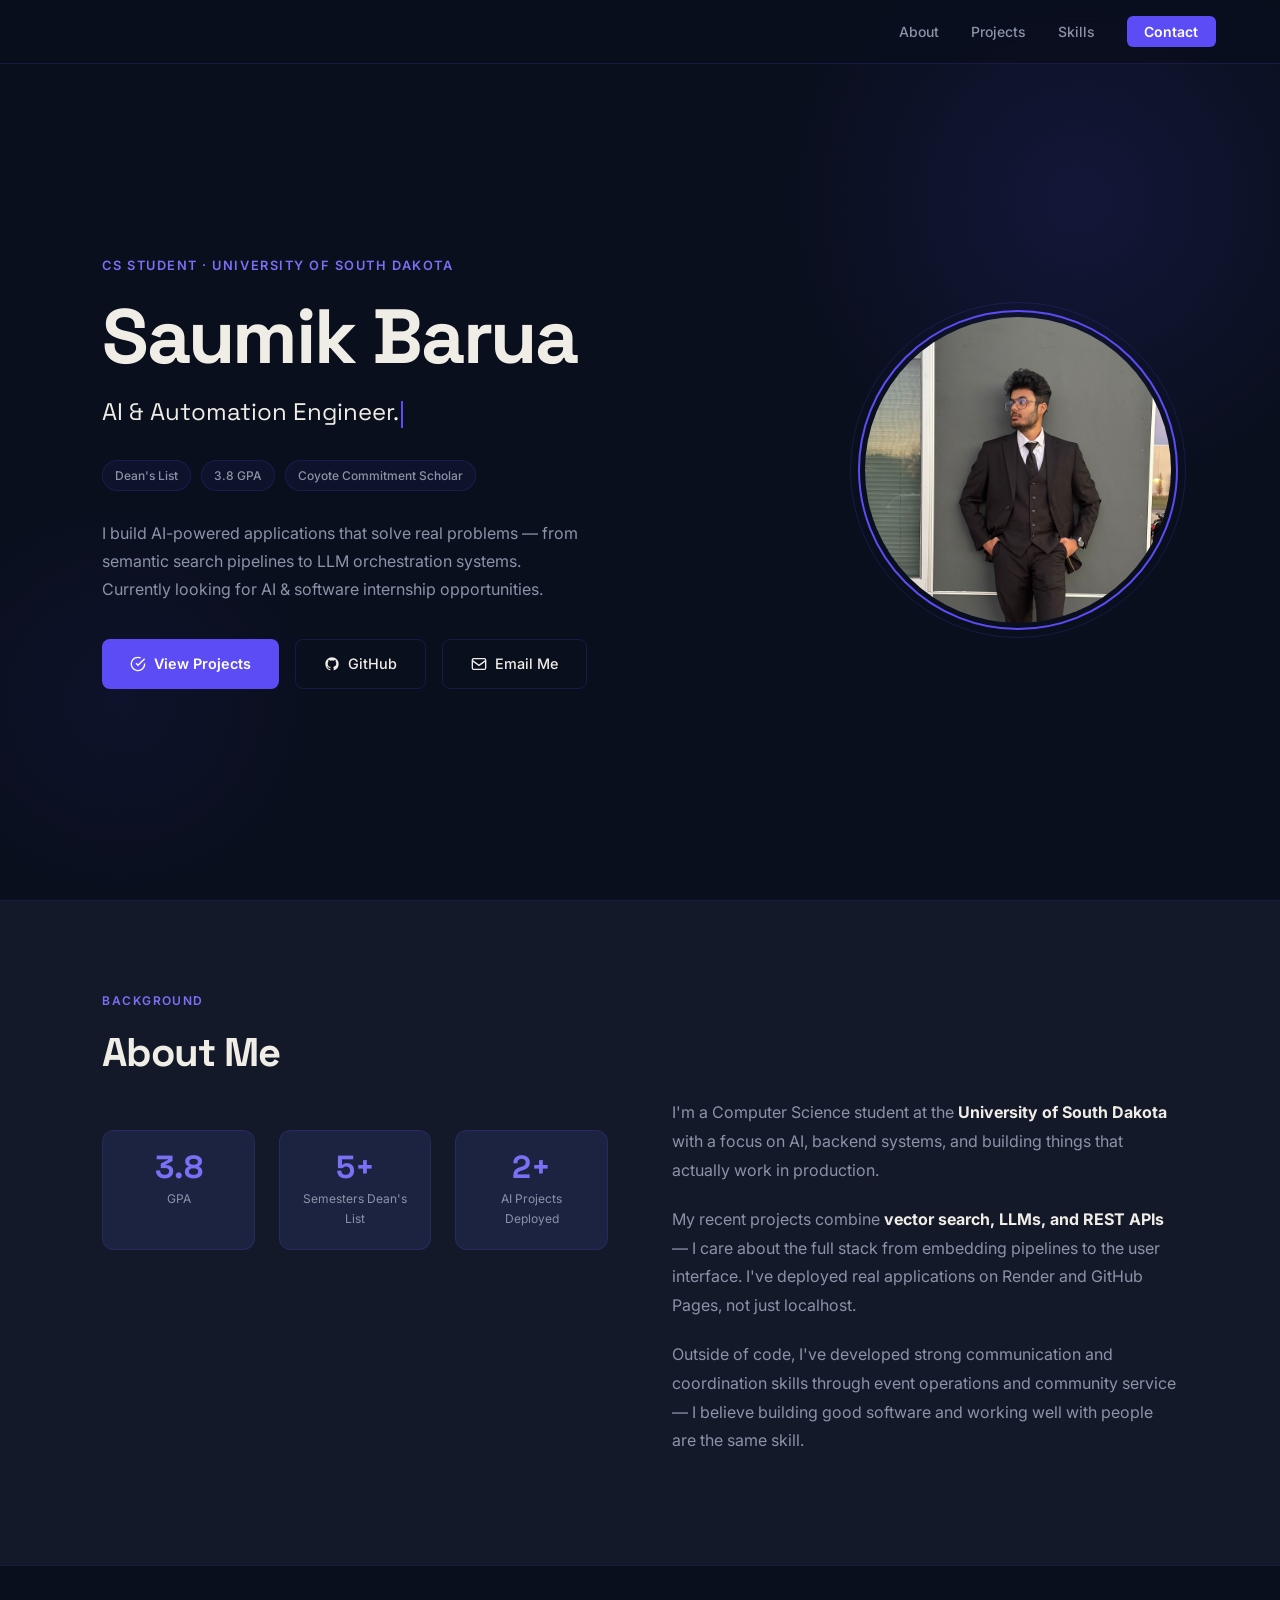
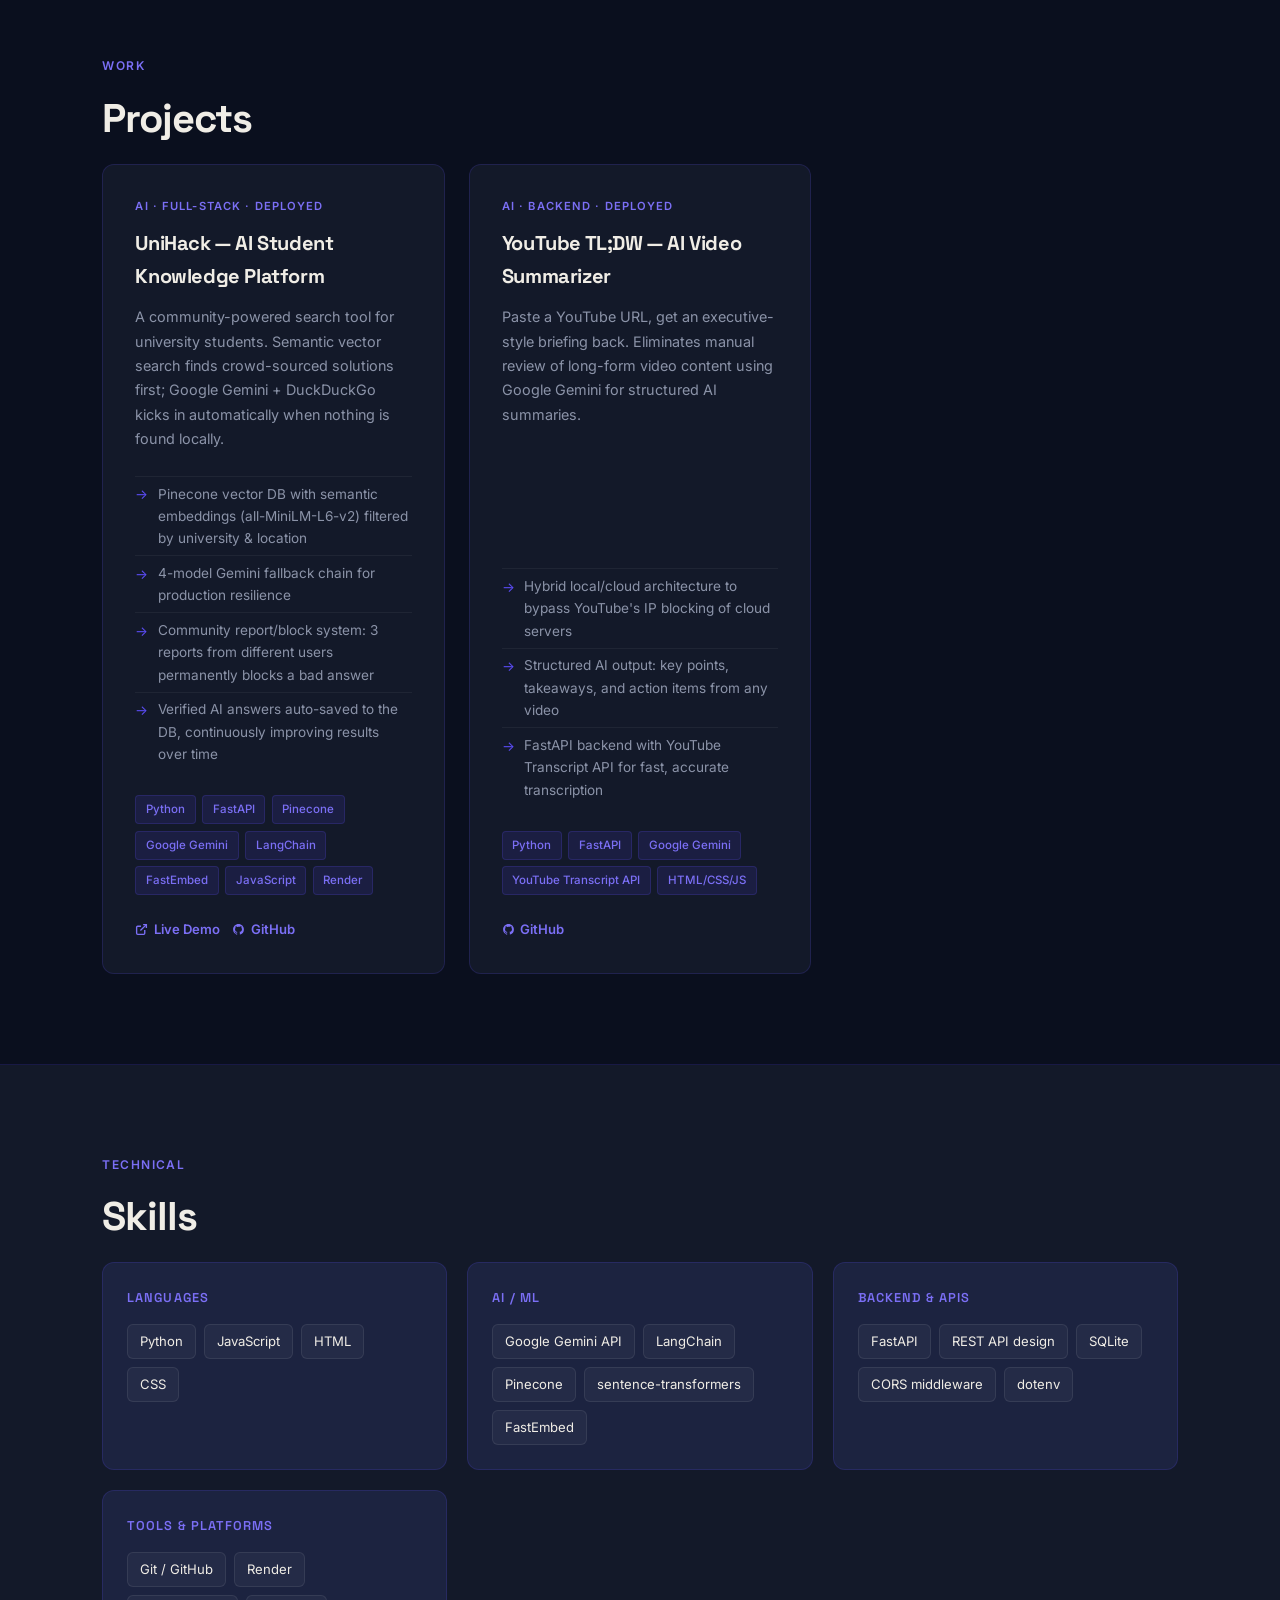
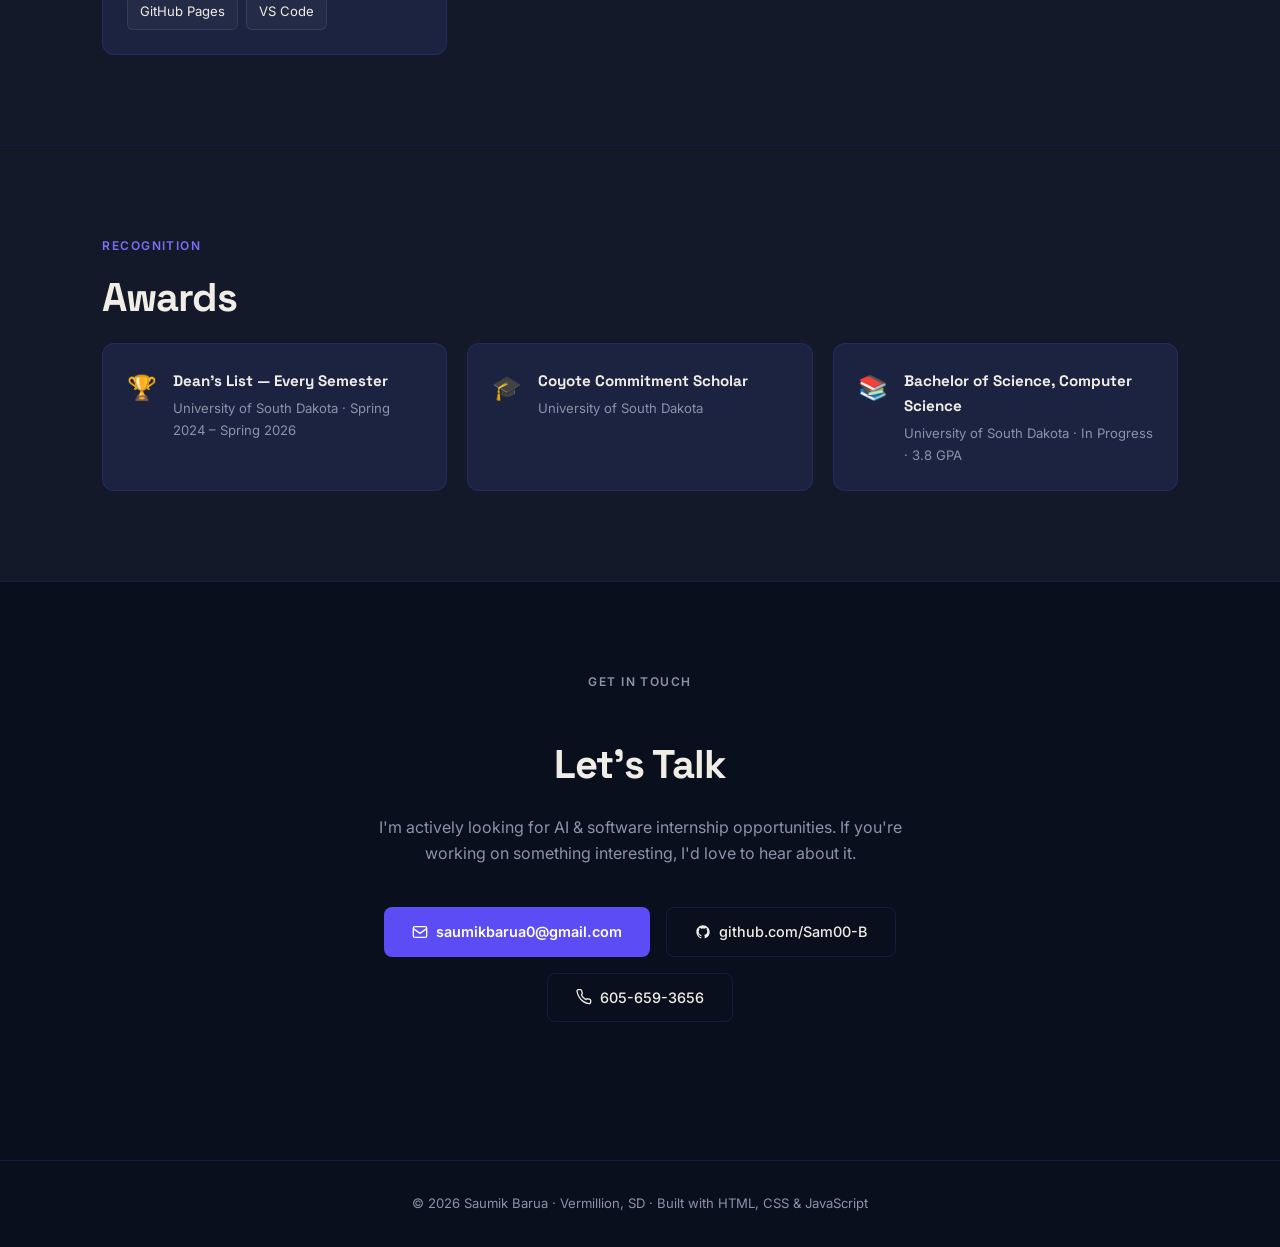
==== index.html @ 5dfe1ee7 "Refactor code structure for improved readability and maintainability" ====
<!DOCTYPE html>
<html lang="en">
<head>
  <meta charset="UTF-8" />
  <meta name="viewport" content="width=device-width, initial-scale=1.0" />
  <meta name="description" content="Saumik Barua — CS student at University of South Dakota building AI-powered applications with FastAPI, Pinecone, and Google Gemini." />
  <title>Saumik Barua — AI & Software Portfolio</title>
  <link rel="preconnect" href="https://fonts.googleapis.com" />
  <link rel="preconnect" href="https://fonts.gstatic.com" crossorigin />
  <link href="https://fonts.googleapis.com/css2?family=Space+Grotesk:wght@300;400;500;600;700&family=Inter:wght@300;400;500&display=swap" rel="stylesheet" />
  <link rel="stylesheet" href="styles.css">

</head>
<body>

<!-- ── Nav ── -->
<nav>
  <a class="nav-logo" href="#hero"></a>
  <ul class="nav-links">
    <li><a href="#about">About</a></li>
    <li><a href="#projects">Projects</a></li>
    <li><a href="#skills">Skills</a></li>
    <li><a href="#contact" class="nav-cta">Contact</a></li>
  </ul>
</nav>

<!-- ── Hero ── -->
<section id="hero">
  <div class="hero-glow"></div>
  <div class="hero-glow2"></div>
  <div class="hero-inner">
    <div class="hero-text">
      <span class="hero-eyebrow">CS Student · University of South Dakota</span>
      <h1 class="hero-name">Saumik Barua</h1>
      <div class="hero-terminal">
        <span class="typed" id="typed-text"></span><span class="cursor"></span>
      </div>
      <div class="hero-badges">
        <span class="badge">Dean's List</span>
        <span class="badge">3.8 GPA</span>
        <span class="badge">Coyote Commitment Scholar</span>
      </div>
      <p class="hero-bio">
        I build AI-powered applications that solve real problems — from semantic search pipelines to LLM orchestration systems. Currently looking for AI &amp; software internship opportunities.
      </p>
      <div class="hero-actions">
        <a href="#projects" class="btn-primary">
          <svg width="16" height="16" viewBox="0 0 24 24" fill="none" stroke="currentColor" stroke-width="2"><path d="M22 11.08V12a10 10 0 1 1-5.93-9.14"/><polyline points="22,4 12,14.01 9,11.01"/></svg>
          View Projects
        </a>
        <a href="https://github.com/Sam00-B" target="_blank" class="btn-ghost">
          <svg width="16" height="16" viewBox="0 0 24 24" fill="currentColor"><path d="M12 2C6.48 2 2 6.48 2 12c0 4.42 2.87 8.17 6.84 9.49.5.09.66-.22.66-.48v-1.7c-2.78.6-3.37-1.34-3.37-1.34-.45-1.16-1.11-1.47-1.11-1.47-.91-.62.07-.6.07-.6 1 .07 1.53 1.03 1.53 1.03.89 1.52 2.34 1.08 2.91.83.09-.65.35-1.08.63-1.33-2.22-.25-4.55-1.11-4.55-4.94 0-1.09.39-1.98 1.03-2.68-.1-.25-.45-1.27.1-2.64 0 0 .84-.27 2.75 1.02A9.56 9.56 0 0 1 12 6.8c.85 0 1.71.11 2.5.33 1.91-1.29 2.75-1.02 2.75-1.02.55 1.37.2 2.39.1 2.64.64.7 1.03 1.59 1.03 2.68 0 3.84-2.34 4.68-4.57 4.93.36.31.68.92.68 1.85v2.74c0 .27.16.58.67.48A10.01 10.01 0 0 0 22 12c0-5.52-4.48-10-10-10z"/></svg>
          GitHub
        </a>
        <a href="mailto:saumik.barua@coyotes.usd.edu" class="btn-ghost">
          <svg width="16" height="16" viewBox="0 0 24 24" fill="none" stroke="currentColor" stroke-width="2"><rect x="2" y="4" width="20" height="16" rx="2"/><path d="m22,7-10,7L2,7"/></svg>
          Email Me
        </a>
      </div>
    </div>
    <div class="hero-photo-wrap">
      <div class="hero-photo-ring">
        <img src="[data-uri]" alt="Saumik Barua" id="hero-img" />
      </div>
    </div>
  </div>
</section>

<hr class="divider" />

<!-- ── About ── -->
<section id="about">
  <div class="reveal">
    <p class="section-label">Background</p>
    <h2 class="section-title">About Me</h2>
  </div>
  <div class="about-grid reveal">
    <div class="about-left">
      <div class="about-stat-row">
        <div class="stat-box">
          <div class="stat-num">3.8</div>
          <div class="stat-label">GPA</div>
        </div>
        <div class="stat-box">
          <div class="stat-num">5+</div>
          <div class="stat-label">Semesters Dean's List</div>
        </div>
        <div class="stat-box">
          <div class="stat-num">2+</div>
          <div class="stat-label">AI Projects Deployed</div>
        </div>
      </div>
    </div>
    <div class="about-right">
      <p>I'm a Computer Science student at the <strong>University of South Dakota</strong> with a focus on AI, backend systems, and building things that actually work in production.</p>
      <p>My recent projects combine <strong>vector search, LLMs, and REST APIs</strong> — I care about the full stack from embedding pipelines to the user interface. I've deployed real applications on Render and GitHub Pages, not just localhost.</p>
      <p>Outside of code, I've developed strong communication and coordination skills through event operations and community service — I believe building good software and working well with people are the same skill.</p>
    </div>
  </div>
</section>

<hr class="divider" />

<!-- ── Projects ── -->
<section id="projects">
  <div class="reveal">
    <p class="section-label">Work</p>
    <h2 class="section-title">Projects</h2>
  </div>
  <div class="projects-grid">

    <div class="project-card reveal">
      <p class="project-tag">AI · Full-Stack · Deployed</p>
      <h3 class="project-title">UniHack — AI Student Knowledge Platform</h3>
      <p class="project-desc">A community-powered search tool for university students. Semantic vector search finds crowd-sourced solutions first; Google Gemini + DuckDuckGo kicks in automatically when nothing is found locally.</p>
      <ul class="project-highlights">
        <li>Pinecone vector DB with semantic embeddings (all-MiniLM-L6-v2) filtered by university &amp; location</li>
        <li>4-model Gemini fallback chain for production resilience</li>
        <li>Community report/block system: 3 reports from different users permanently blocks a bad answer</li>
        <li>Verified AI answers auto-saved to the DB, continuously improving results over time</li>
      </ul>
      <div class="project-stack">
        <span class="stack-tag">Python</span>
        <span class="stack-tag">FastAPI</span>
        <span class="stack-tag">Pinecone</span>
        <span class="stack-tag">Google Gemini</span>
        <span class="stack-tag">LangChain</span>
        <span class="stack-tag">FastEmbed</span>
        <span class="stack-tag">JavaScript</span>
        <span class="stack-tag">Render</span>
      </div>
      <div class="project-links">
        <a href="https://unihack-frontend.onrender.com/" target="_blank" class="project-link">
          <svg width="13" height="13" viewBox="0 0 24 24" fill="none" stroke="currentColor" stroke-width="2.5"><path d="M18 13v6a2 2 0 0 1-2 2H5a2 2 0 0 1-2-2V8a2 2 0 0 1 2-2h6"/><polyline points="15 3 21 3 21 9"/><line x1="10" y1="14" x2="21" y2="3"/></svg>
          Live Demo
        </a>
        <a href="https://github.com/Sam00-B/unihack-bot" target="_blank" class="project-link">
          <svg width="13" height="13" viewBox="0 0 24 24" fill="currentColor"><path d="M12 2C6.48 2 2 6.48 2 12c0 4.42 2.87 8.17 6.84 9.49.5.09.66-.22.66-.48v-1.7c-2.78.6-3.37-1.34-3.37-1.34-.45-1.16-1.11-1.47-1.11-1.47-.91-.62.07-.6.07-.6 1 .07 1.53 1.03 1.53 1.03.89 1.52 2.34 1.08 2.91.83.09-.65.35-1.08.63-1.33-2.22-.25-4.55-1.11-4.55-4.94 0-1.09.39-1.98 1.03-2.68-.1-.25-.45-1.27.1-2.64 0 0 .84-.27 2.75 1.02A9.56 9.56 0 0 1 12 6.8c.85 0 1.71.11 2.5.33 1.91-1.29 2.75-1.02 2.75-1.02.55 1.37.2 2.39.1 2.64.64.7 1.03 1.59 1.03 2.68 0 3.84-2.34 4.68-4.57 4.93.36.31.68.92.68 1.85v2.74c0 .27.16.58.67.48A10.01 10.01 0 0 0 22 12c0-5.52-4.48-10-10-10z"/></svg>
          GitHub
        </a>
      </div>
    </div>

    <div class="project-card reveal">
      <p class="project-tag">AI · Backend · Deployed</p>
      <h3 class="project-title">YouTube TL;DW — AI Video Summarizer</h3>
      <p class="project-desc">Paste a YouTube URL, get an executive-style briefing back. Eliminates manual review of long-form video content using Google Gemini for structured AI summaries.</p>
      <ul class="project-highlights">
        <li>Hybrid local/cloud architecture to bypass YouTube's IP blocking of cloud servers</li>
        <li>Structured AI output: key points, takeaways, and action items from any video</li>
        <li>FastAPI backend with YouTube Transcript API for fast, accurate transcription</li>
      </ul>
      <div class="project-stack">
        <span class="stack-tag">Python</span>
        <span class="stack-tag">FastAPI</span>
        <span class="stack-tag">Google Gemini</span>
        <span class="stack-tag">YouTube Transcript API</span>
        <span class="stack-tag">HTML/CSS/JS</span>
      </div>
      <div class="project-links">
        <a href="https://github.com/Sam00-B/youtube_tl-dw" target="_blank" class="project-link">
          <svg width="13" height="13" viewBox="0 0 24 24" fill="currentColor"><path d="M12 2C6.48 2 2 6.48 2 12c0 4.42 2.87 8.17 6.84 9.49.5.09.66-.22.66-.48v-1.7c-2.78.6-3.37-1.34-3.37-1.34-.45-1.16-1.11-1.47-1.11-1.47-.91-.62.07-.6.07-.6 1 .07 1.53 1.03 1.53 1.03.89 1.52 2.34 1.08 2.91.83.09-.65.35-1.08.63-1.33-2.22-.25-4.55-1.11-4.55-4.94 0-1.09.39-1.98 1.03-2.68-.1-.25-.45-1.27.1-2.64 0 0 .84-.27 2.75 1.02A9.56 9.56 0 0 1 12 6.8c.85 0 1.71.11 2.5.33 1.91-1.29 2.75-1.02 2.75-1.02.55 1.37.2 2.39.1 2.64.64.7 1.03 1.59 1.03 2.68 0 3.84-2.34 4.68-4.57 4.93.36.31.68.92.68 1.85v2.74c0 .27.16.58.67.48A10.01 10.01 0 0 0 22 12c0-5.52-4.48-10-10-10z"/></svg>
          GitHub
        </a>
      </div>
    </div>

  </div>
</section>

<hr class="divider" />

<!-- ── Skills ── -->
<section id="skills">
  <div class="reveal">
    <p class="section-label">Technical</p>
    <h2 class="section-title">Skills</h2>
  </div>
  <div class="skills-grid reveal">
    <div class="skill-group">
      <p class="skill-group-title">Languages</p>
      <div class="skill-pills">
        <span class="skill-pill">Python</span>
        <span class="skill-pill">JavaScript</span>
        <span class="skill-pill">HTML</span>
        <span class="skill-pill">CSS</span>
      </div>
    </div>
    <div class="skill-group">
      <p class="skill-group-title">AI / ML</p>
      <div class="skill-pills">
        <span class="skill-pill">Google Gemini API</span>
        <span class="skill-pill">LangChain</span>
        <span class="skill-pill">Pinecone</span>
        <span class="skill-pill">sentence-transformers</span>
        <span class="skill-pill">FastEmbed</span>
      </div>
    </div>
    <div class="skill-group">
      <p class="skill-group-title">Backend & APIs</p>
      <div class="skill-pills">
        <span class="skill-pill">FastAPI</span>
        <span class="skill-pill">REST API design</span>
        <span class="skill-pill">SQLite</span>
        <span class="skill-pill">CORS middleware</span>
        <span class="skill-pill">dotenv</span>
      </div>
    </div>
    <div class="skill-group">
      <p class="skill-group-title">Tools & Platforms</p>
      <div class="skill-pills">
        <span class="skill-pill">Git / GitHub</span>
        <span class="skill-pill">Render</span>
        <span class="skill-pill">GitHub Pages</span>
        <span class="skill-pill">VS Code</span>
      </div>
    </div>
  </div>
</section>

<hr class="divider" />

<!-- ── Experience ── --
<section id="experience">
  <div class="reveal">
    <p class="section-label">Background</p>
    <h2 class="section-title">Experience</h2>
  </div>
  <div class="exp-list reveal">
    <div class="exp-item">
      <div>
        <div class="exp-role">Parking Attendant</div>
        <div class="exp-org">Athletics Dept., DakotaDome — University of South Dakota · Vermillion, SD</div>
      </div>
      <div class="exp-date">2024 – Present</div>
      <div class="exp-desc">Coordinated logistics during high-traffic athletic events, managing crowd flow and communicating clearly with staff and attendees under pressure. Developed operational problem-solving and stakeholder communication skills in a fast-paced, time-sensitive environment.</div>
    </div>
    <div class="exp-item">
      <div>
        <div class="exp-role">Volunteer Organizer</div>
        <div class="exp-org">Chattogram Buddhist Monastery · Bangladesh</div>
      </div>
      <div class="exp-date">Jul 2019 – Nov 2023</div>
      <div class="exp-desc">Organized community events and humanitarian initiatives over four years. Built project coordination, cross-cultural communication, and team leadership skills working with diverse groups of participants and stakeholders.</div>
    </div>
  </div>
</section>

<hr class="divider" />

<!-- ── Awards ── -->
<section id="awards">
  <div class="reveal">
    <p class="section-label">Recognition</p>
    <h2 class="section-title">Awards</h2>
  </div>
  <div class="awards-grid reveal">
    <div class="award-card">
      <span class="award-icon">🏆</span>
      <div>
        <div class="award-title">Dean's List — Every Semester</div>
        <div class="award-sub">University of South Dakota · Spring 2024 – Spring 2026</div>
      </div>
    </div>
    <div class="award-card">
      <span class="award-icon">🎓</span>
      <div>
        <div class="award-title">Coyote Commitment Scholar</div>
        <div class="award-sub">University of South Dakota</div>
      </div>
    </div>
    <div class="award-card">
      <span class="award-icon">📚</span>
      <div>
        <div class="award-title">Bachelor of Science, Computer Science</div>
        <div class="award-sub">University of South Dakota · In Progress · 3.8 GPA</div>
      </div>
    </div>
  </div>
</section>

<hr class="divider" />

<!-- ── Contact ── -->
<section id="contact">
  <div class="contact-inner reveal">
    <p class="section-label">Get in Touch</p>
    <h2 class="section-title">Let's Talk</h2>
    <p>I'm actively looking for AI & software internship opportunities. If you're working on something interesting, I'd love to hear about it.</p>
    <div class="contact-links">
      <a href="mailto:saumikbarua0@gmail.com" class="btn-primary">
        <svg width="16" height="16" viewBox="0 0 24 24" fill="none" stroke="currentColor" stroke-width="2"><rect x="2" y="4" width="20" height="16" rx="2"/><path d="m22,7-10,7L2,7"/></svg>
        saumikbarua0@gmail.com
      </a>
      <a href="https://github.com/Sam00-B" target="_blank" class="btn-ghost">
        <svg width="16" height="16" viewBox="0 0 24 24" fill="currentColor"><path d="M12 2C6.48 2 2 6.48 2 12c0 4.42 2.87 8.17 6.84 9.49.5.09.66-.22.66-.48v-1.7c-2.78.6-3.37-1.34-3.37-1.34-.45-1.16-1.11-1.47-1.11-1.47-.91-.62.07-.6.07-.6 1 .07 1.53 1.03 1.53 1.03.89 1.52 2.34 1.08 2.91.83.09-.65.35-1.08.63-1.33-2.22-.25-4.55-1.11-4.55-4.94 0-1.09.39-1.98 1.03-2.68-.1-.25-.45-1.27.1-2.64 0 0 .84-.27 2.75 1.02A9.56 9.56 0 0 1 12 6.8c.85 0 1.71.11 2.5.33 1.91-1.29 2.75-1.02 2.75-1.02.55 1.37.2 2.39.1 2.64.64.7 1.03 1.59 1.03 2.68 0 3.84-2.34 4.68-4.57 4.93.36.31.68.92.68 1.85v2.74c0 .27.16.58.67.48A10.01 10.01 0 0 0 22 12c0-5.52-4.48-10-10-10z"/></svg>
        github.com/Sam00-B
      </a>
      <a href="tel:6056593656" class="btn-ghost">
        <svg width="16" height="16" viewBox="0 0 24 24" fill="none" stroke="currentColor" stroke-width="2"><path d="M22 16.92v3a2 2 0 0 1-2.18 2 19.79 19.79 0 0 1-8.63-3.07A19.5 19.5 0 0 1 4.69 12 19.79 19.79 0 0 1 1.61 3.39 2 2 0 0 1 3.59 1h3a2 2 0 0 1 2 1.72 12.84 12.84 0 0 0 .7 2.81 2 2 0 0 1-.45 2.11L8.09 8.91A16 16 0 0 0 15 15.91l.75-.75a2 2 0 0 1 2.11-.45 12.84 12.84 0 0 0 2.81.7A2 2 0 0 1 22 16.92z"/></svg>
        605-659-3656
      </a>
    </div>
  </div>
</section>

<footer>
  <p>© 2026 Saumik Barua · Vermillion, SD · Built with HTML, CSS &amp; JavaScript</p>
</footer>

<script src="script.js"></script>


</body>
</html>
---- styles.css ----
/* ── Reset & Base ─────────────────────────────────── */
    *, *::before, *::after { box-sizing: border-box; margin: 0; padding: 0; }

    :root {
      --bg:       #0A0F1E;
      --bg-card:  #131929;
      --bg-card2: #1C2340;
      --accent:   #5B4CF5;
      --accent2:  #7B6FF5;
      --text:     #F0EDE6;
      --muted:    #8B93A8;
      --border:   rgba(91,76,245,0.18);
      --radius:   12px;
    }

    html { scroll-behavior: smooth; }

    body {
      background: var(--bg);
      color: var(--text);
      font-family: 'Inter', sans-serif;
      font-size: 16px;
      line-height: 1.65;
      -webkit-font-smoothing: antialiased;
    }

    /* ── Nav ──────────────────────────────────────────── */
    nav {
      position: fixed; top: 0; left: 0; right: 0; z-index: 100;
      display: flex; align-items: center; justify-content: space-between;
      padding: 0 clamp(1.5rem, 5vw, 4rem);
      height: 64px;
      background: rgba(10,15,30,0.85);
      backdrop-filter: blur(14px);
      border-bottom: 1px solid var(--border);
    }

    .nav-logo {
      font-family: 'Space Grotesk', sans-serif;
      font-weight: 700;
      font-size: 1.1rem;
      color: var(--text);
      text-decoration: none;
      letter-spacing: -0.02em;
    }
    .nav-logo span { color: var(--accent); }

    .nav-links { display: flex; gap: 2rem; list-style: none; }
    .nav-links a {
      color: var(--muted);
      text-decoration: none;
      font-size: 0.875rem;
      font-weight: 500;
      transition: color 0.2s;
    }
    .nav-links a:hover { color: var(--text); }

    .nav-cta {
      background: var(--accent);
      color: #fff !important;
      padding: 0.45rem 1.1rem;
      border-radius: 6px;
      font-size: 0.875rem !important;
      font-weight: 600 !important;
      transition: background 0.2s !important;
    }
    .nav-cta:hover { background: var(--accent2) !important; color: #fff !important; }

    /* ── Hero ─────────────────────────────────────────── */
    #hero {
      min-height: 100vh;
      display: flex;
      align-items: center;
      padding: 100px clamp(1.5rem, 8vw, 7rem) 60px;
      position: relative;
      overflow: hidden;
    }

    .hero-glow {
      position: absolute;
      width: 600px; height: 600px;
      border-radius: 50%;
      background: radial-gradient(circle, rgba(91,76,245,0.12) 0%, transparent 70%);
      top: -100px; right: -100px;
      pointer-events: none;
    }
    .hero-glow2 {
      position: absolute;
      width: 400px; height: 400px;
      border-radius: 50%;
      background: radial-gradient(circle, rgba(91,76,245,0.06) 0%, transparent 70%);
      bottom: 0; left: -80px;
      pointer-events: none;
    }

    .hero-inner {
      display: flex;
      align-items: center;
      gap: clamp(3rem, 6vw, 7rem);
      width: 100%;
      max-width: 1100px;
      position: relative;
      z-index: 1;
    }

    .hero-text { flex: 1; }

    .hero-eyebrow {
      display: inline-block;
      font-size: 0.8rem;
      font-weight: 600;
      letter-spacing: 0.12em;
      text-transform: uppercase;
      color: var(--accent2);
      margin-bottom: 1.25rem;
    }

    .hero-name {
      font-family: 'Space Grotesk', sans-serif;
      font-size: clamp(2.8rem, 6vw, 5rem);
      font-weight: 700;
      line-height: 1.05;
      letter-spacing: -0.03em;
      margin-bottom: 1rem;
    }

    .hero-terminal {
      font-family: 'Space Grotesk', sans-serif;
      font-size: clamp(1.1rem, 2.5vw, 1.5rem);
      font-weight: 400;
      color: var(--muted);
      margin-bottom: 1.75rem;
      min-height: 2rem;
    }
    .hero-terminal .typed { color: var(--text); }
    .cursor {
      display: inline-block;
      width: 2px; height: 1.1em;
      background: var(--accent);
      vertical-align: middle;
      margin-left: 2px;
      animation: blink 0.9s step-end infinite;
    }
    @keyframes blink { 50% { opacity: 0; } }

    .hero-bio {
      color: var(--muted);
      font-size: 1rem;
      max-width: 480px;
      margin-bottom: 2.25rem;
      line-height: 1.75;
    }

    .hero-actions { display: flex; gap: 1rem; flex-wrap: wrap; }

    .btn-primary {
      background: var(--accent);
      color: #fff;
      padding: 0.75rem 1.75rem;
      border-radius: 8px;
      text-decoration: none;
      font-weight: 600;
      font-size: 0.9rem;
      transition: background 0.2s, transform 0.15s;
      display: inline-flex; align-items: center; gap: 0.5rem;
    }
    .btn-primary:hover { background: var(--accent2); transform: translateY(-1px); }

    .btn-ghost {
      background: transparent;
      color: var(--text);
      padding: 0.75rem 1.75rem;
      border-radius: 8px;
      text-decoration: none;
      font-weight: 500;
      font-size: 0.9rem;
      border: 1px solid var(--border);
      transition: border-color 0.2s, transform 0.15s;
      display: inline-flex; align-items: center; gap: 0.5rem;
    }
    .btn-ghost:hover { border-color: var(--accent); transform: translateY(-1px); }

    /* Photo */
    .hero-photo-wrap {
      flex-shrink: 0;
      position: relative;
    }
    .hero-photo-ring {
      width: clamp(220px, 26vw, 320px);
      height: clamp(220px, 26vw, 320px);
      border-radius: 50%;
      border: 2px solid var(--accent);
      padding: 5px;
      position: relative;
    }
    .hero-photo-ring::before {
      content: '';
      position: absolute; inset: -10px;
      border-radius: 50%;
      border: 1px solid rgba(91,76,245,0.18);
    }
    .hero-photo-ring img {
      width: 100%; height: 100%;
      border-radius: 50%;
      object-fit: cover;
      object-position: center top;
      display: block;
    }

    /* Badges */
    .hero-badges {
      display: flex; gap: 0.6rem; flex-wrap: wrap;
      margin-bottom: 1.75rem;
    }
    .badge {
      font-size: 0.75rem;
      font-weight: 500;
      padding: 0.3rem 0.75rem;
      border-radius: 100px;
      border: 1px solid var(--border);
      color: var(--muted);
      background: rgba(91,76,245,0.06);
    }

    /* ── Section base ─────────────────────────────────── */
    section { padding: 90px clamp(1.5rem, 8vw, 7rem); }

    .section-label {
      font-size: 0.75rem;
      font-weight: 600;
      letter-spacing: 0.12em;
      text-transform: uppercase;
      color: var(--accent2);
      margin-bottom: 0.6rem;
    }

    .section-title {
      font-family: 'Space Grotesk', sans-serif;
      font-size: clamp(1.8rem, 3.5vw, 2.5rem);
      font-weight: 700;
      letter-spacing: -0.025em;
      margin-bottom: 0.75rem;
    }

    .section-sub {
      color: var(--muted);
      max-width: 520px;
      margin-bottom: 3rem;
    }

    hr.divider {
      border: none;
      border-top: 1px solid var(--border);
      margin: 0;
    }

    /* ── About ────────────────────────────────────────── */
    #about { background: var(--bg-card); }
    .about-grid {
      display: grid;
      grid-template-columns: 1fr 1fr;
      gap: 4rem;
      align-items: start;
    }
    .about-stat-row {
      display: grid;
      grid-template-columns: repeat(3, 1fr);
      gap: 1.5rem;
      margin-top: 2rem;
    }
    .stat-box {
      background: var(--bg-card2);
      border: 1px solid var(--border);
      border-radius: var(--radius);
      padding: 1.25rem;
      text-align: center;
    }
    .stat-num {
      font-family: 'Space Grotesk', sans-serif;
      font-size: 2rem;
      font-weight: 700;
      color: var(--accent2);
      line-height: 1;
    }
    .stat-label { font-size: 0.75rem; color: var(--muted); margin-top: 0.35rem; }

    .about-right p {
      color: var(--muted);
      margin-bottom: 1.25rem;
      line-height: 1.8;
    }
    .about-right p strong { color: var(--text); }

    /* ── Projects ─────────────────────────────────────── */
    #projects { background: var(--bg); }
    .projects-grid {
      display: grid;
      grid-template-columns: repeat(auto-fill, minmax(340px, 1fr));
      gap: 1.5rem;
    }

    .project-card {
      background: var(--bg-card);
      border: 1px solid var(--border);
      border-radius: var(--radius);
      padding: 2rem;
      transition: border-color 0.25s, transform 0.2s;
      display: flex; flex-direction: column;
    }
    .project-card:hover { border-color: var(--accent); transform: translateY(-3px); }

    .project-tag {
      font-size: 0.7rem;
      font-weight: 600;
      text-transform: uppercase;
      letter-spacing: 0.1em;
      color: var(--accent2);
      margin-bottom: 0.75rem;
    }

    .project-title {
      font-family: 'Space Grotesk', sans-serif;
      font-size: 1.25rem;
      font-weight: 700;
      margin-bottom: 0.75rem;
      letter-spacing: -0.02em;
    }

    .project-desc {
      color: var(--muted);
      font-size: 0.9rem;
      line-height: 1.7;
      flex: 1;
      margin-bottom: 1.5rem;
    }

    .project-highlights {
      list-style: none;
      margin-bottom: 1.5rem;
    }
    .project-highlights li {
      font-size: 0.85rem;
      color: var(--muted);
      padding: 0.35rem 0;
      border-top: 1px solid rgba(255,255,255,0.05);
      display: flex; align-items: flex-start; gap: 0.6rem;
    }
    .project-highlights li::before {
      content: '→';
      color: var(--accent);
      flex-shrink: 0;
      margin-top: 0.05em;
    }

    .project-stack {
      display: flex; flex-wrap: wrap; gap: 0.4rem;
      margin-bottom: 1.5rem;
    }
    .stack-tag {
      font-size: 0.72rem;
      font-weight: 500;
      padding: 0.25rem 0.6rem;
      border-radius: 4px;
      background: rgba(91,76,245,0.12);
      color: var(--accent2);
      border: 1px solid rgba(91,76,245,0.2);
    }

    .project-links { display: flex; gap: 0.75rem; }
    .project-link {
      font-size: 0.82rem;
      font-weight: 600;
      color: var(--accent2);
      text-decoration: none;
      display: inline-flex; align-items: center; gap: 0.35rem;
      transition: color 0.2s;
    }
    .project-link:hover { color: var(--text); }

    /* ── Skills ───────────────────────────────────────── */
    #skills { background: var(--bg-card); }
    .skills-grid {
      display: grid;
      grid-template-columns: repeat(auto-fill, minmax(260px, 1fr));
      gap: 1.25rem;
    }

    .skill-group {
      background: var(--bg-card2);
      border: 1px solid var(--border);
      border-radius: var(--radius);
      padding: 1.5rem;
    }
    .skill-group-title {
      font-family: 'Space Grotesk', sans-serif;
      font-size: 0.8rem;
      font-weight: 600;
      letter-spacing: 0.08em;
      text-transform: uppercase;
      color: var(--accent2);
      margin-bottom: 1rem;
    }
    .skill-pills { display: flex; flex-wrap: wrap; gap: 0.5rem; }
    .skill-pill {
      font-size: 0.82rem;
      padding: 0.35rem 0.75rem;
      border-radius: 6px;
      background: rgba(255,255,255,0.04);
      border: 1px solid rgba(255,255,255,0.08);
      color: var(--text);
    }

    /* ── Experience ───────────────────────────────────── */
    #experience { background: var(--bg); }
    .exp-list { display: flex; flex-direction: column; gap: 1px; }
    .exp-item {
      background: var(--bg-card);
      border: 1px solid var(--border);
      border-radius: var(--radius);
      padding: 1.75rem 2rem;
      display: grid;
      grid-template-columns: 1fr auto;
      gap: 0.5rem 1.5rem;
      align-items: start;
      margin-bottom: 1rem;
      transition: border-color 0.2s;
    }
    .exp-item:hover { border-color: rgba(91,76,245,0.35); }
    .exp-role {
      font-family: 'Space Grotesk', sans-serif;
      font-weight: 700;
      font-size: 1.05rem;
      letter-spacing: -0.015em;
      margin-bottom: 0.2rem;
    }
    .exp-org { color: var(--muted); font-size: 0.88rem; }
    .exp-date {
      font-size: 0.78rem;
      color: var(--accent2);
      font-weight: 600;
      text-align: right;
      white-space: nowrap;
    }
    .exp-desc {
      color: var(--muted);
      font-size: 0.88rem;
      line-height: 1.65;
      grid-column: 1 / -1;
      margin-top: 0.5rem;
    }

    /* ── Awards ───────────────────────────────────────── */
    #awards { background: var(--bg-card); }
    .awards-grid {
      display: grid;
      grid-template-columns: repeat(auto-fill, minmax(280px, 1fr));
      gap: 1.25rem;
    }
    .award-card {
      background: var(--bg-card2);
      border: 1px solid var(--border);
      border-radius: var(--radius);
      padding: 1.5rem;
      display: flex; gap: 1rem; align-items: flex-start;
    }
    .award-icon {
      font-size: 1.5rem;
      flex-shrink: 0;
    }
    .award-title {
      font-family: 'Space Grotesk', sans-serif;
      font-weight: 700;
      font-size: 0.95rem;
      margin-bottom: 0.3rem;
    }
    .award-sub { color: var(--muted); font-size: 0.82rem; }

    /* ── Contact ──────────────────────────────────────── */
    #contact {
      background: var(--bg);
      text-align: center;
    }
    .contact-inner { max-width: 560px; margin: 0 auto; }
    .contact-inner .section-title { margin-bottom: 1rem; }
    .contact-inner p { color: var(--muted); margin-bottom: 2.5rem; }

    .contact-links {
      display: flex; justify-content: center; gap: 1rem; flex-wrap: wrap;
      margin-bottom: 3rem;
    }

    /* ── Footer ───────────────────────────────────────── */
    footer {
      text-align: center;
      padding: 2rem;
      border-top: 1px solid var(--border);
      color: var(--muted);
      font-size: 0.82rem;
    }

    /* ── Reveal animation ─────────────────────────────── */
    .reveal {
      opacity: 0;
      transform: translateY(24px);
      transition: opacity 0.55s ease, transform 0.55s ease;
    }
    .reveal.visible { opacity: 1; transform: none; }

    /* ── Responsive ───────────────────────────────────── */
    @media (max-width: 768px) {
      .hero-inner { flex-direction: column-reverse; gap: 2rem; }
      .hero-photo-ring { width: 180px; height: 180px; }
      .about-grid { grid-template-columns: 1fr; gap: 2rem; }
      .about-stat-row { grid-template-columns: repeat(3,1fr); }
      .nav-links { display: none; }
      .exp-item { grid-template-columns: 1fr; }
      .exp-date { text-align: left; }
    }

    @media (prefers-reduced-motion: reduce) {
      .reveal { opacity: 1; transform: none; transition: none; }
      .cursor { animation: none; }
    }
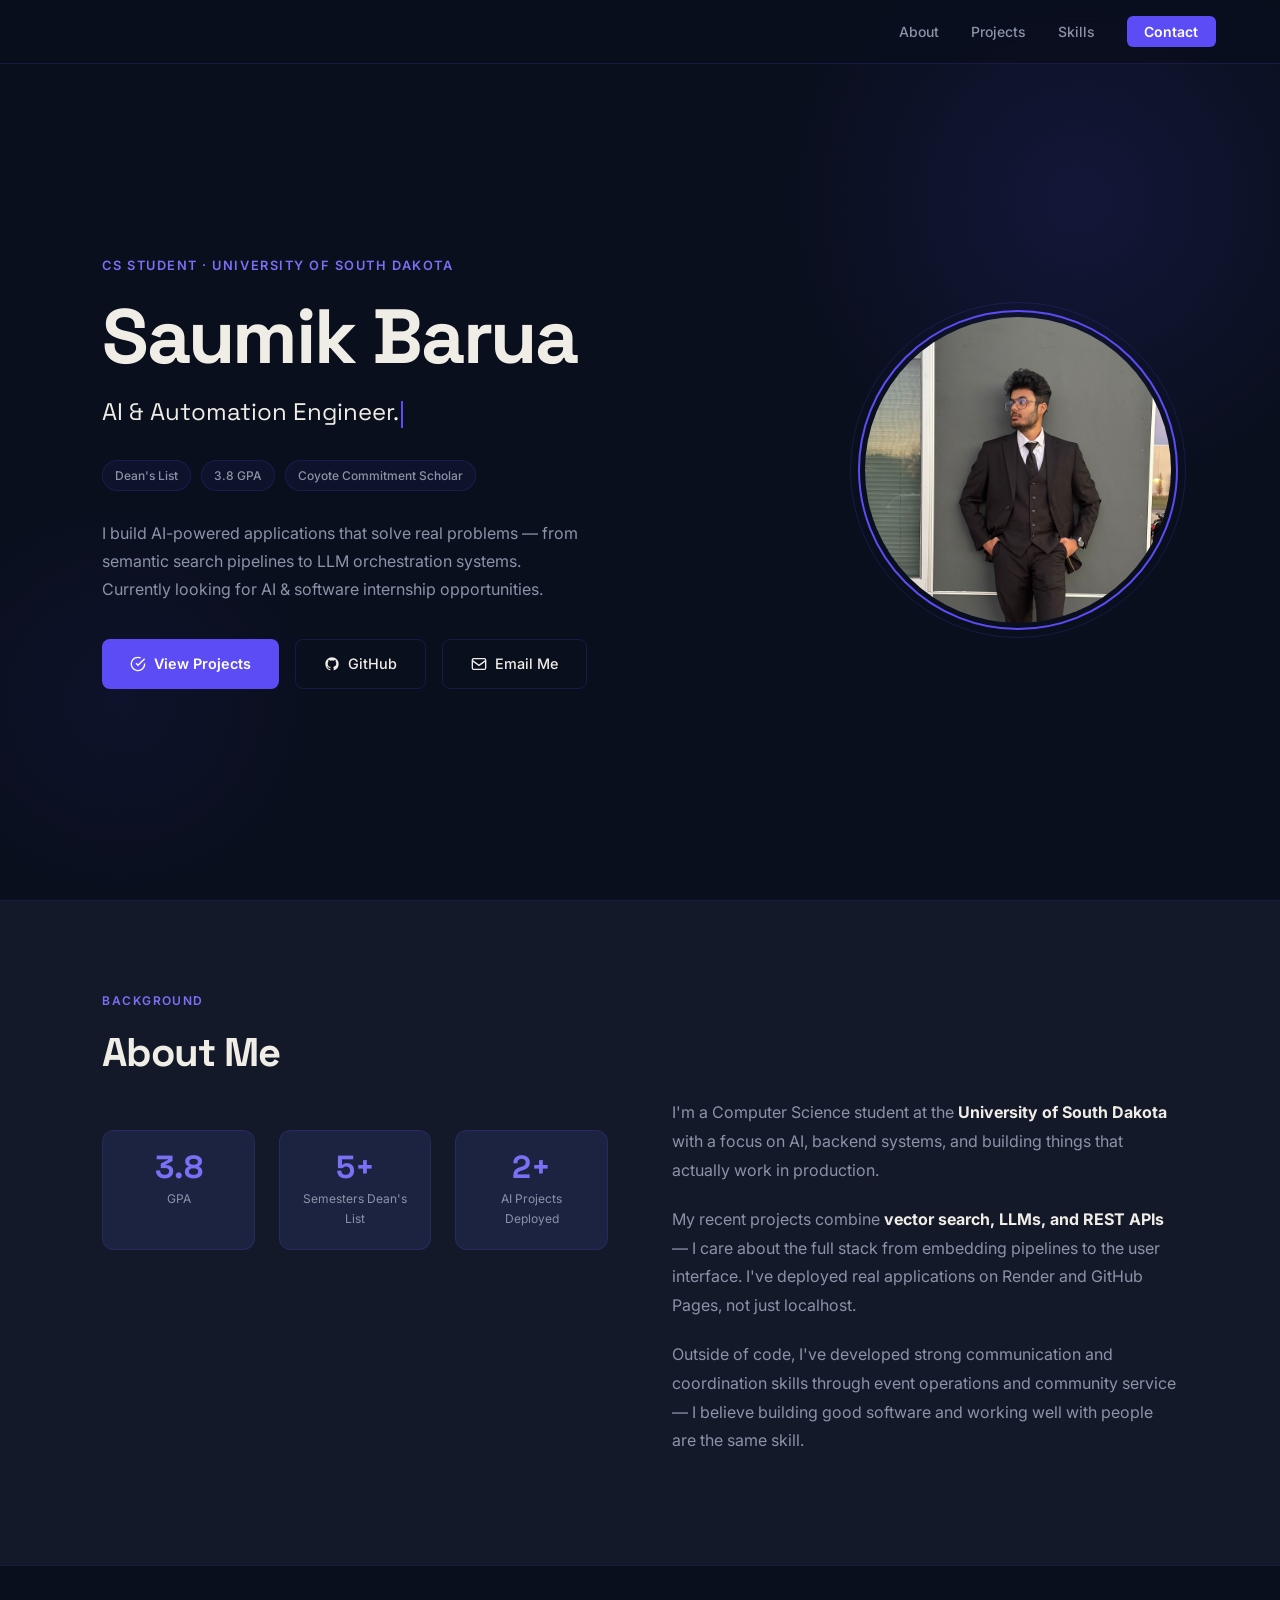
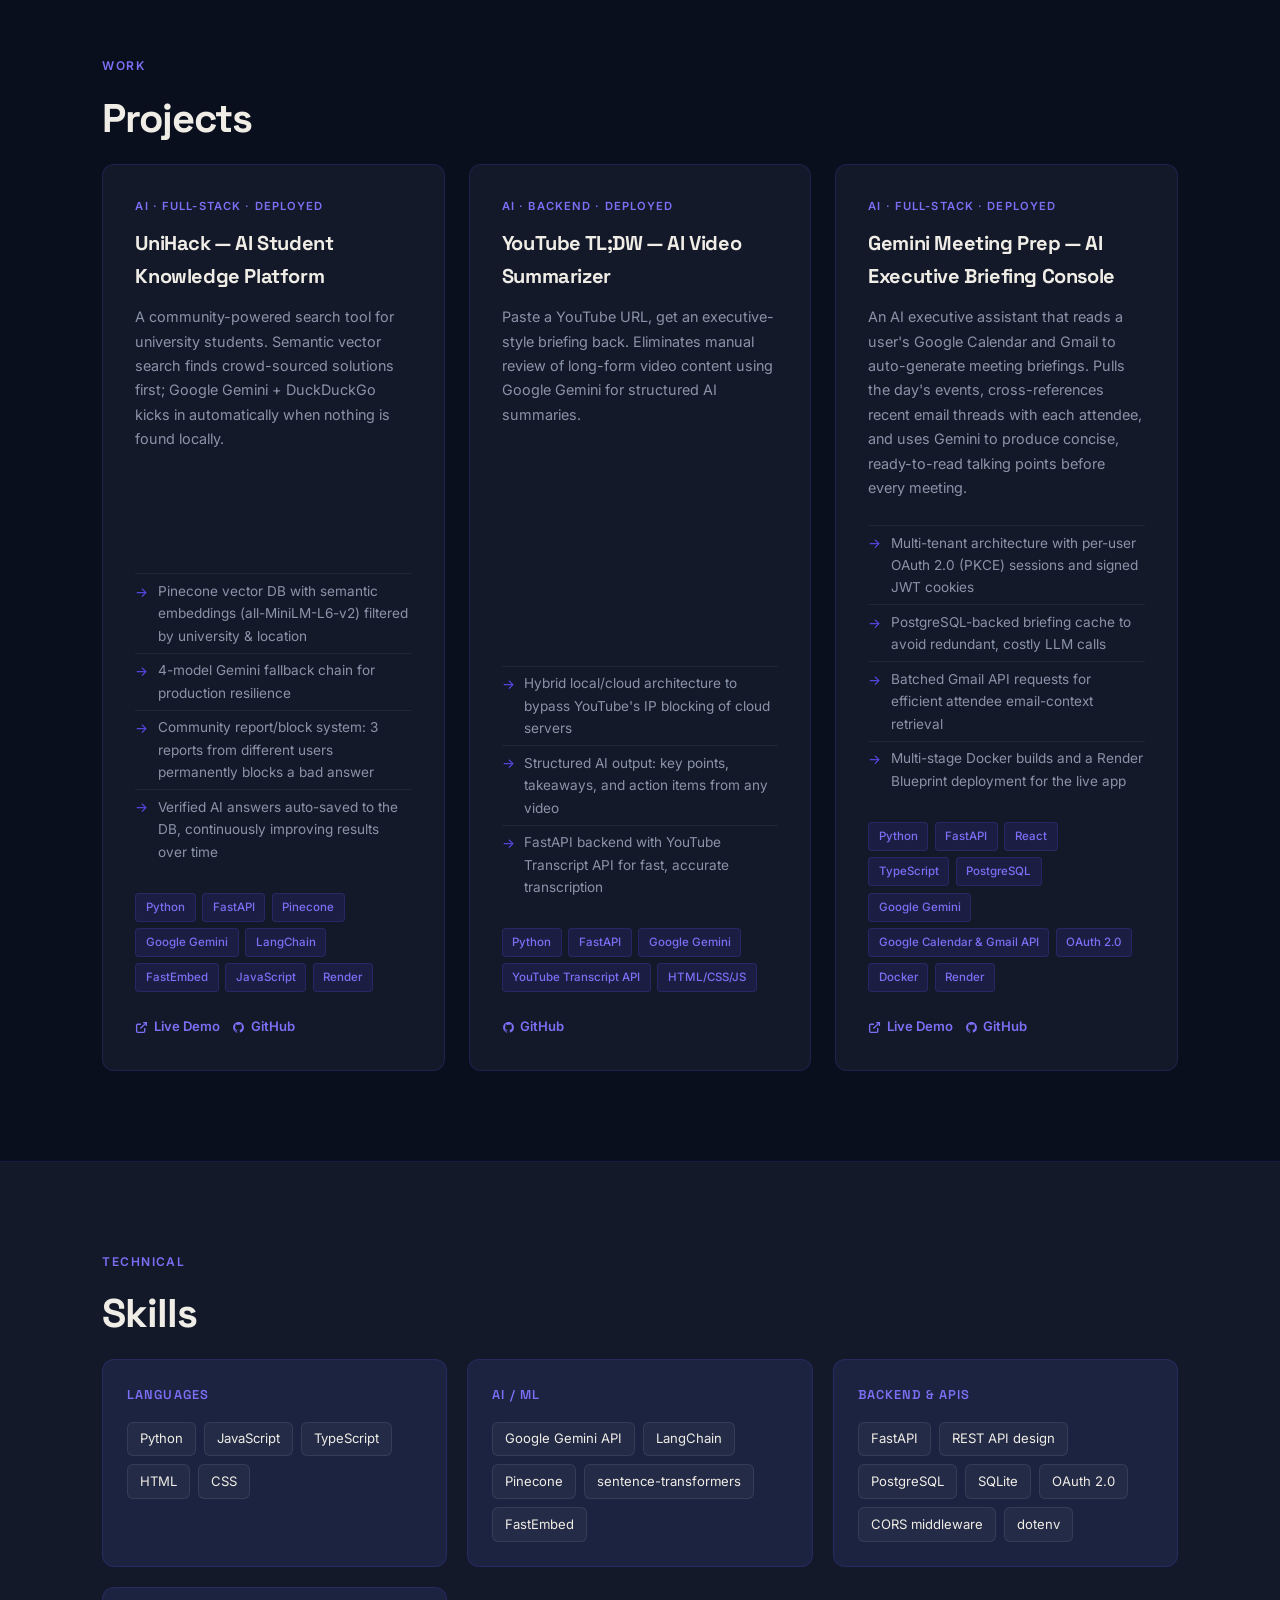
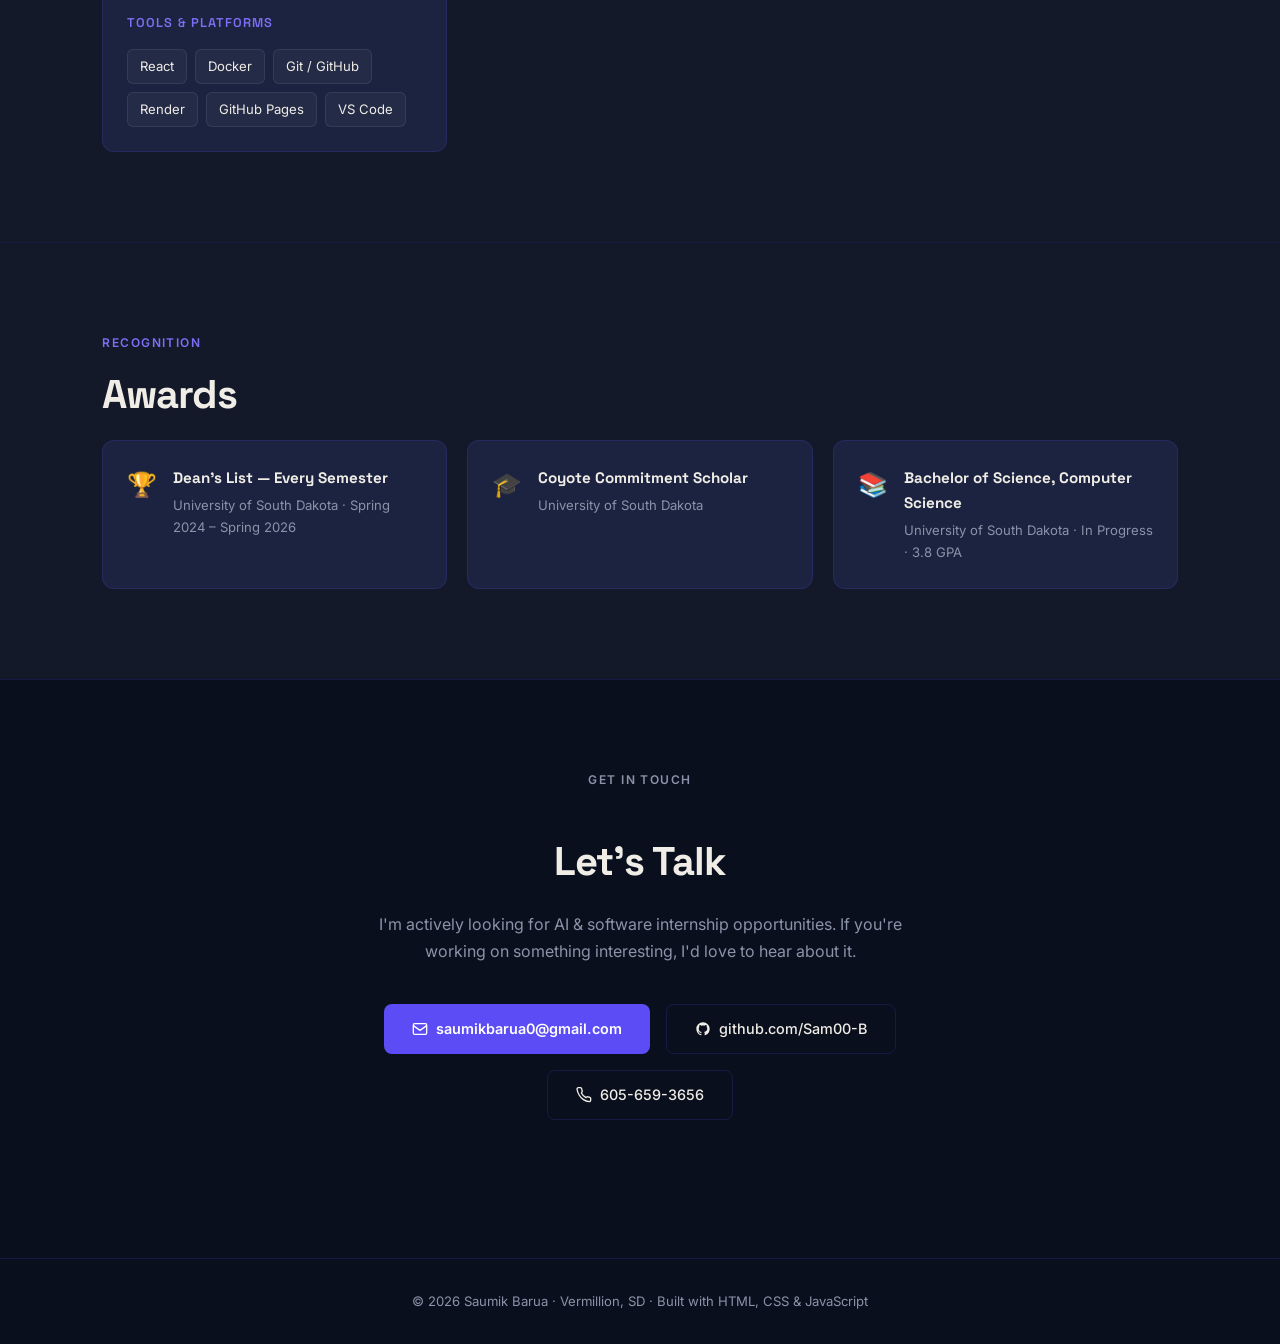
==== commit 4cfaaa83: "Add project details for Gemini Meeting Prep and update skills section" ====
--- a/index.html
+++ b/index.html
@@ -52,7 +52,7 @@
           <svg width="16" height="16" viewBox="0 0 24 24" fill="currentColor"><path d="M12 2C6.48 2 2 6.48 2 12c0 4.42 2.87 8.17 6.84 9.49.5.09.66-.22.66-.48v-1.7c-2.78.6-3.37-1.34-3.37-1.34-.45-1.16-1.11-1.47-1.11-1.47-.91-.62.07-.6.07-.6 1 .07 1.53 1.03 1.53 1.03.89 1.52 2.34 1.08 2.91.83.09-.65.35-1.08.63-1.33-2.22-.25-4.55-1.11-4.55-4.94 0-1.09.39-1.98 1.03-2.68-.1-.25-.45-1.27.1-2.64 0 0 .84-.27 2.75 1.02A9.56 9.56 0 0 1 12 6.8c.85 0 1.71.11 2.5.33 1.91-1.29 2.75-1.02 2.75-1.02.55 1.37.2 2.39.1 2.64.64.7 1.03 1.59 1.03 2.68 0 3.84-2.34 4.68-4.57 4.93.36.31.68.92.68 1.85v2.74c0 .27.16.58.67.48A10.01 10.01 0 0 0 22 12c0-5.52-4.48-10-10-10z"/></svg>
           GitHub
         </a>
-        <a href="mailto:saumik.barua@coyotes.usd.edu" class="btn-ghost">
+        <a href="mailto:saumikbarua0@gmail.com" class="btn-ghost">
           <svg width="16" height="16" viewBox="0 0 24 24" fill="none" stroke="currentColor" stroke-width="2"><rect x="2" y="4" width="20" height="16" rx="2"/><path d="m22,7-10,7L2,7"/></svg>
           Email Me
         </a>
@@ -165,6 +165,40 @@
       </div>
     </div>
 
+    <div class="project-card reveal">
+      <p class="project-tag">AI · Full-Stack · Deployed</p>
+      <h3 class="project-title">Gemini Meeting Prep — AI Executive Briefing Console</h3>
+      <p class="project-desc">An AI executive assistant that reads a user's Google Calendar and Gmail to auto-generate meeting briefings. Pulls the day's events, cross-references recent email threads with each attendee, and uses Gemini to produce concise, ready-to-read talking points before every meeting.</p>
+      <ul class="project-highlights">
+        <li>Multi-tenant architecture with per-user OAuth 2.0 (PKCE) sessions and signed JWT cookies</li>
+        <li>PostgreSQL-backed briefing cache to avoid redundant, costly LLM calls</li>
+        <li>Batched Gmail API requests for efficient attendee email-context retrieval</li>
+        <li>Multi-stage Docker builds and a Render Blueprint deployment for the live app</li>
+      </ul>
+      <div class="project-stack">
+        <span class="stack-tag">Python</span>
+        <span class="stack-tag">FastAPI</span>
+        <span class="stack-tag">React</span>
+        <span class="stack-tag">TypeScript</span>
+        <span class="stack-tag">PostgreSQL</span>
+        <span class="stack-tag">Google Gemini</span>
+        <span class="stack-tag">Google Calendar &amp; Gmail API</span>
+        <span class="stack-tag">OAuth 2.0</span>
+        <span class="stack-tag">Docker</span>
+        <span class="stack-tag">Render</span>
+      </div>
+      <div class="project-links">
+        <a href="https://assistant-frontend-q5li.onrender.com" target="_blank" class="project-link">
+          <svg width="13" height="13" viewBox="0 0 24 24" fill="none" stroke="currentColor" stroke-width="2.5"><path d="M18 13v6a2 2 0 0 1-2 2H5a2 2 0 0 1-2-2V8a2 2 0 0 1 2-2h6"/><polyline points="15 3 21 3 21 9"/><line x1="10" y1="14" x2="21" y2="3"/></svg>
+          Live Demo
+        </a>
+        <a href="https://github.com/Sam00-B/gemini-meeting-prep" target="_blank" class="project-link">
+          <svg width="13" height="13" viewBox="0 0 24 24" fill="currentColor"><path d="M12 2C6.48 2 2 6.48 2 12c0 4.42 2.87 8.17 6.84 9.49.5.09.66-.22.66-.48v-1.7c-2.78.6-3.37-1.34-3.37-1.34-.45-1.16-1.11-1.47-1.11-1.47-.91-.62.07-.6.07-.6 1 .07 1.53 1.03 1.53 1.03.89 1.52 2.34 1.08 2.91.83.09-.65.35-1.08.63-1.33-2.22-.25-4.55-1.11-4.55-4.94 0-1.09.39-1.98 1.03-2.68-.1-.25-.45-1.27.1-2.64 0 0 .84-.27 2.75 1.02A9.56 9.56 0 0 1 12 6.8c.85 0 1.71.11 2.5.33 1.91-1.29 2.75-1.02 2.75-1.02.55 1.37.2 2.39.1 2.64.64.7 1.03 1.59 1.03 2.68 0 3.84-2.34 4.68-4.57 4.93.36.31.68.92.68 1.85v2.74c0 .27.16.58.67.48A10.01 10.01 0 0 0 22 12c0-5.52-4.48-10-10-10z"/></svg>
+          GitHub
+        </a>
+      </div>
+    </div>
+
   </div>
 </section>
 
@@ -182,6 +216,7 @@
       <div class="skill-pills">
         <span class="skill-pill">Python</span>
         <span class="skill-pill">JavaScript</span>
+        <span class="skill-pill">TypeScript</span>
         <span class="skill-pill">HTML</span>
         <span class="skill-pill">CSS</span>
       </div>
@@ -201,7 +236,9 @@
       <div class="skill-pills">
         <span class="skill-pill">FastAPI</span>
         <span class="skill-pill">REST API design</span>
+        <span class="skill-pill">PostgreSQL</span>
         <span class="skill-pill">SQLite</span>
+        <span class="skill-pill">OAuth 2.0</span>
         <span class="skill-pill">CORS middleware</span>
         <span class="skill-pill">dotenv</span>
       </div>
@@ -209,6 +246,8 @@
     <div class="skill-group">
       <p class="skill-group-title">Tools & Platforms</p>
       <div class="skill-pills">
+        <span class="skill-pill">React</span>
+        <span class="skill-pill">Docker</span>
         <span class="skill-pill">Git / GitHub</span>
         <span class="skill-pill">Render</span>
         <span class="skill-pill">GitHub Pages</span>
@@ -312,4 +351,4 @@
 
 
 </body>
-</html>
+</html>
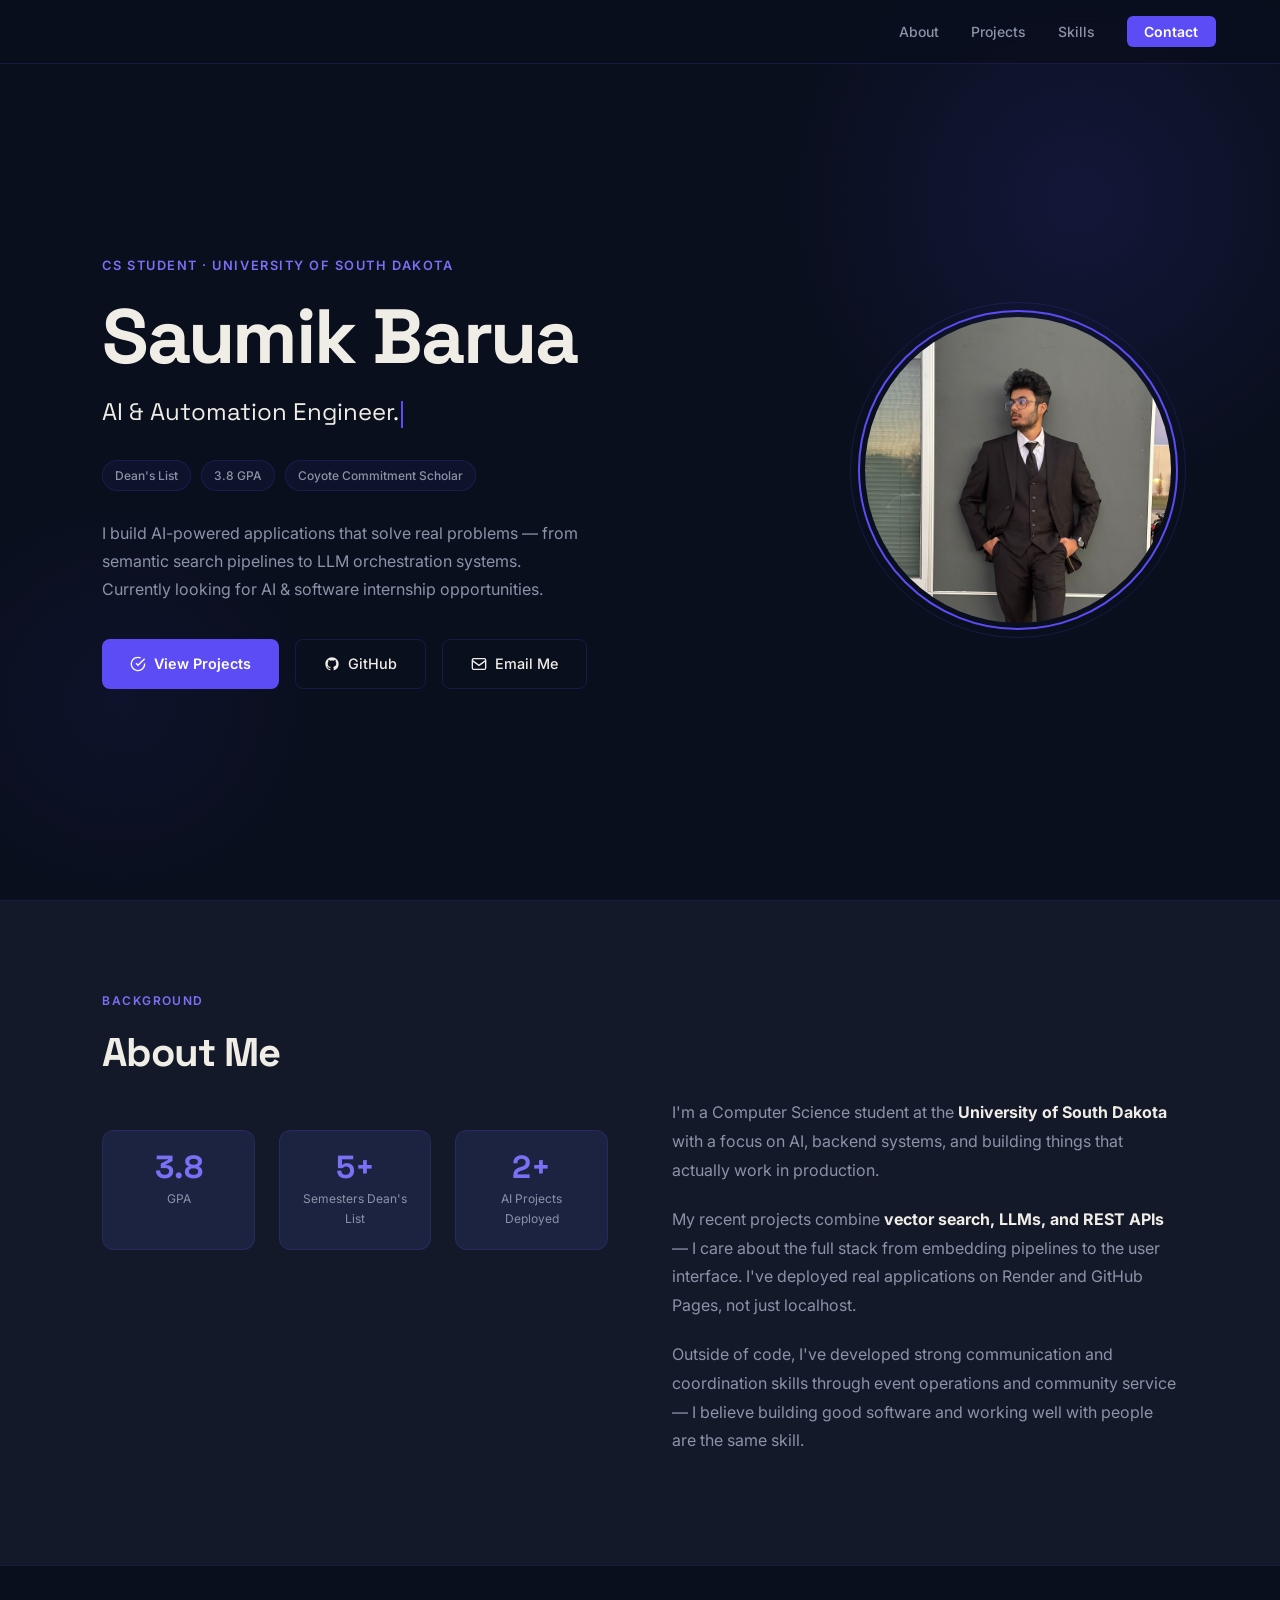
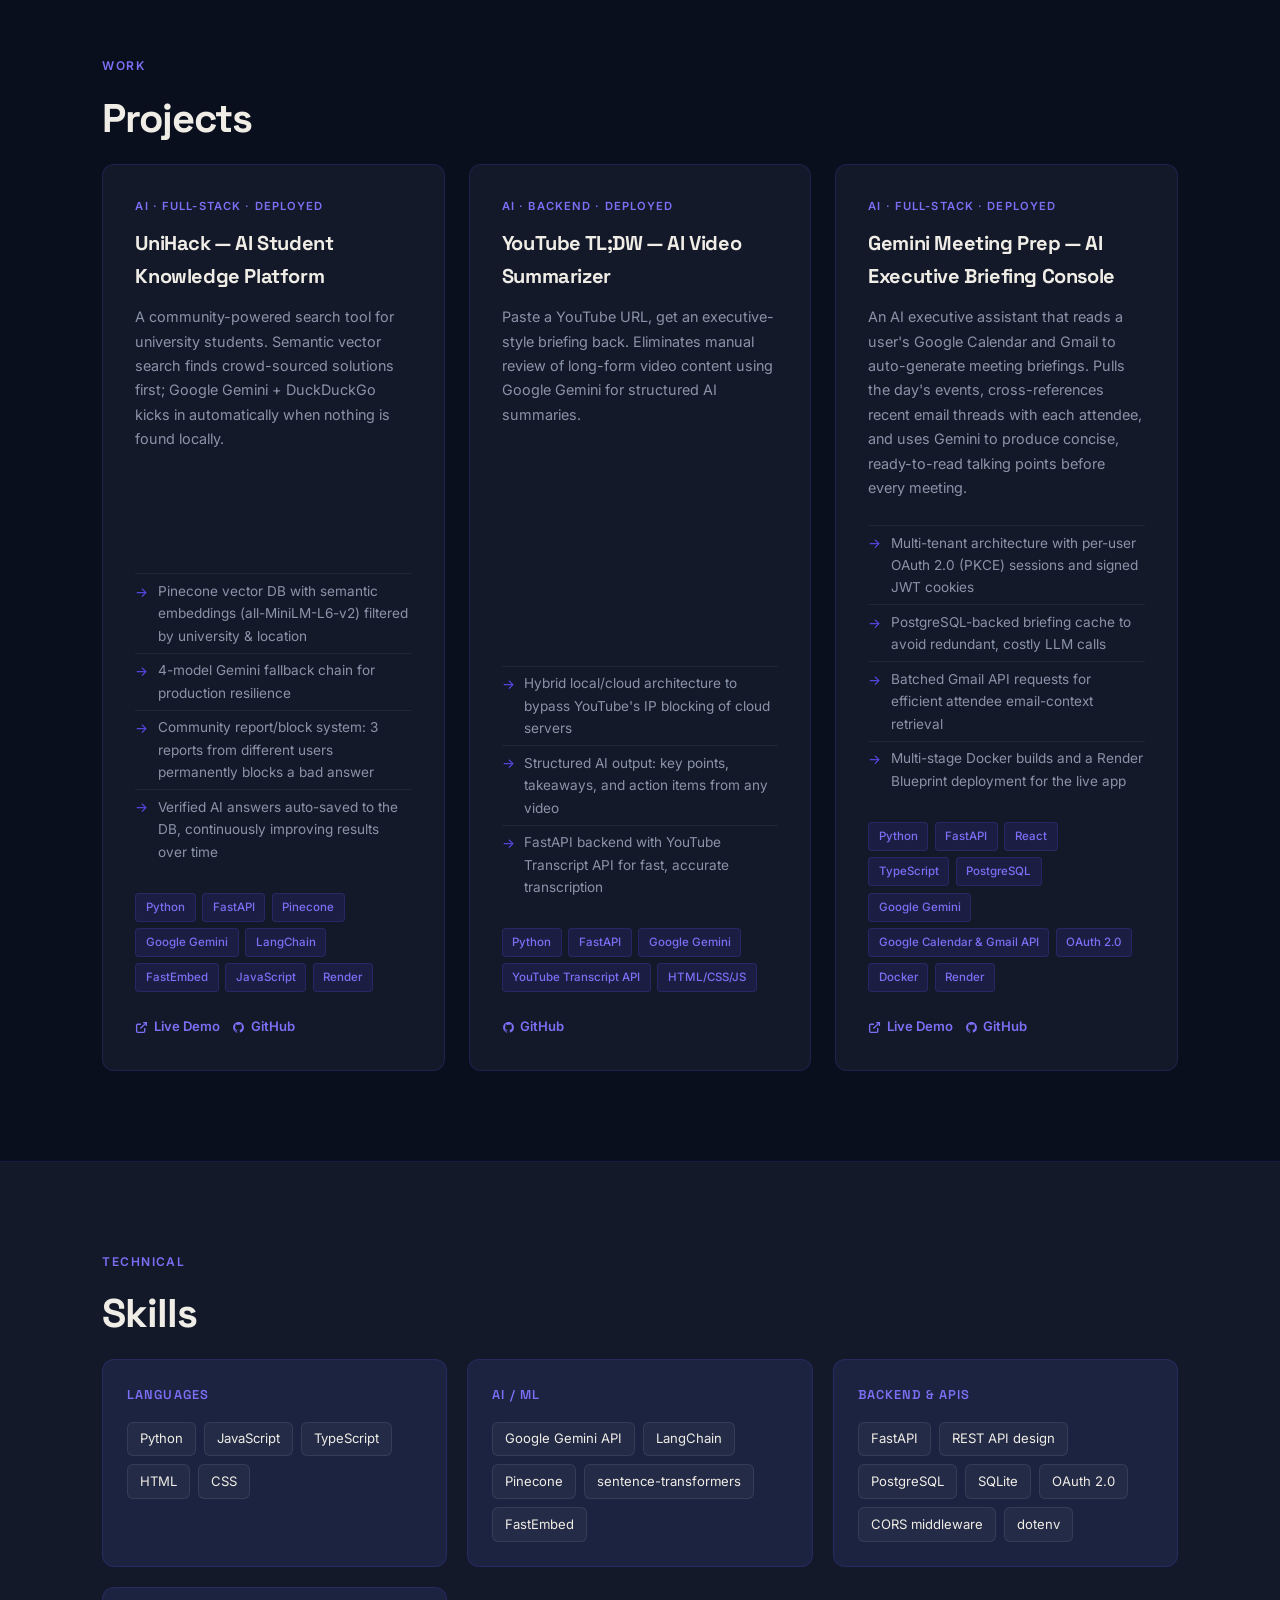
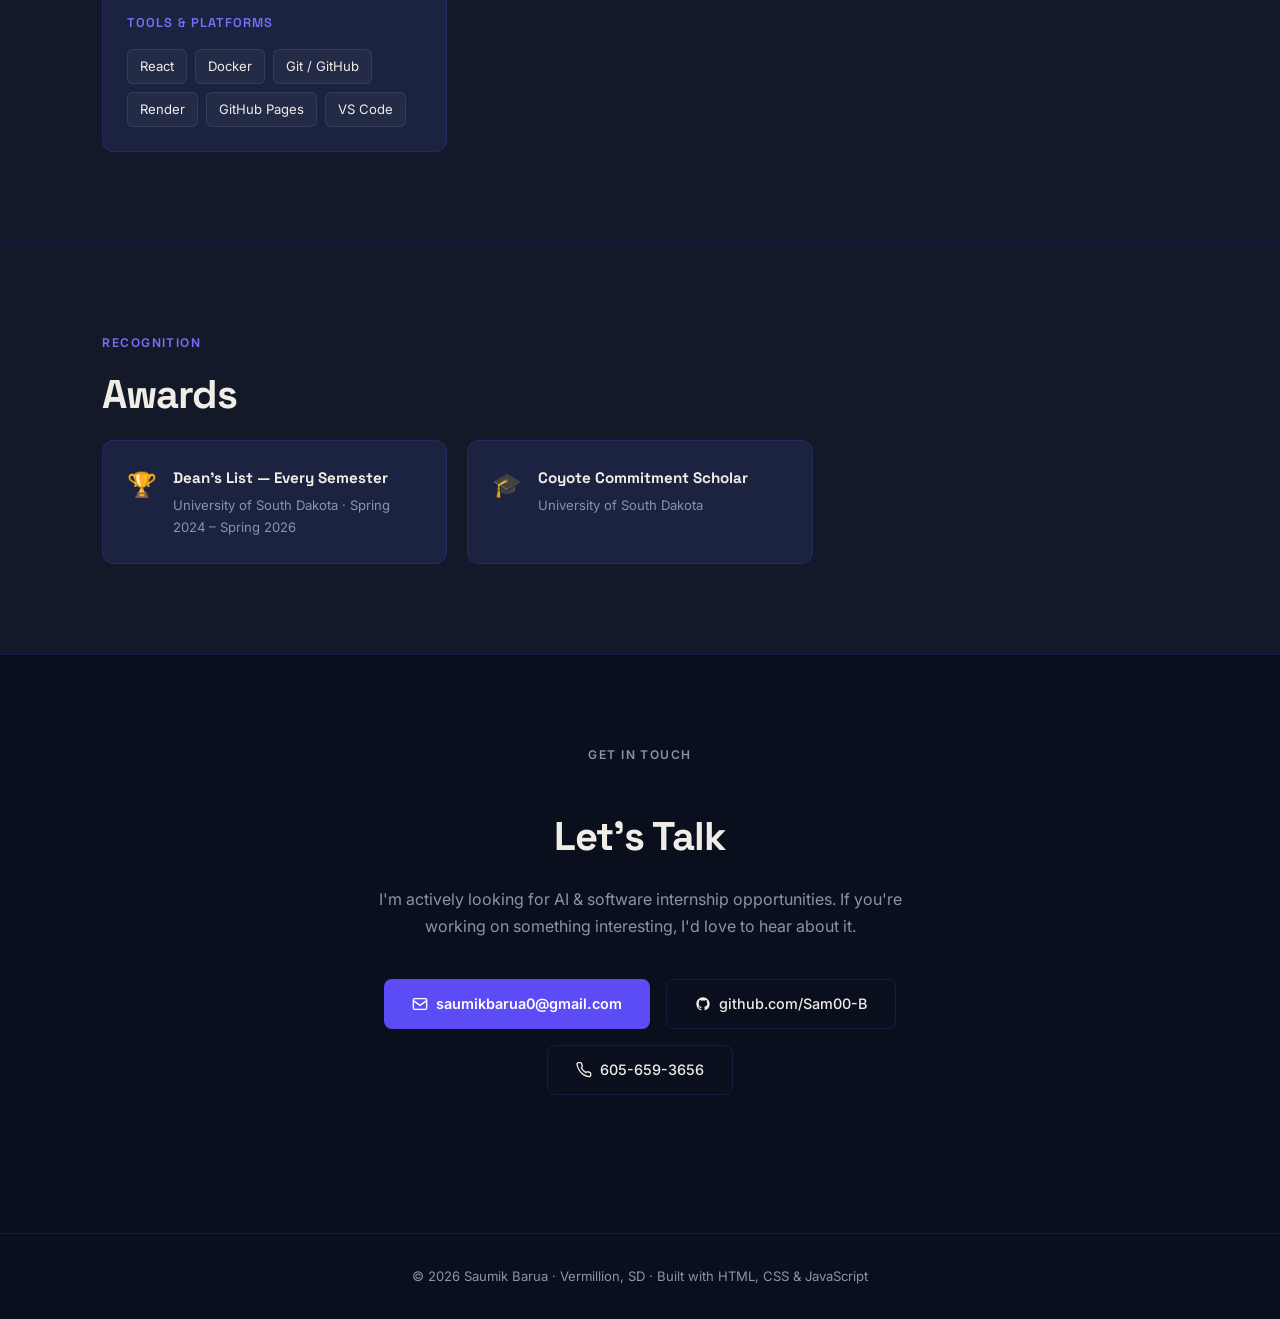
==== commit 71a5efde: "Remove Bachelor of Science award card from awards section" ====
--- a/index.html
+++ b/index.html
@@ -307,14 +307,6 @@
         <div class="award-title">Coyote Commitment Scholar</div>
         <div class="award-sub">University of South Dakota</div>
       </div>
-    </div>
-    <div class="award-card">
-      <span class="award-icon">📚</span>
-      <div>
-        <div class="award-title">Bachelor of Science, Computer Science</div>
-        <div class="award-sub">University of South Dakota · In Progress · 3.8 GPA</div>
-      </div>
-    </div>
   </div>
 </section>
 
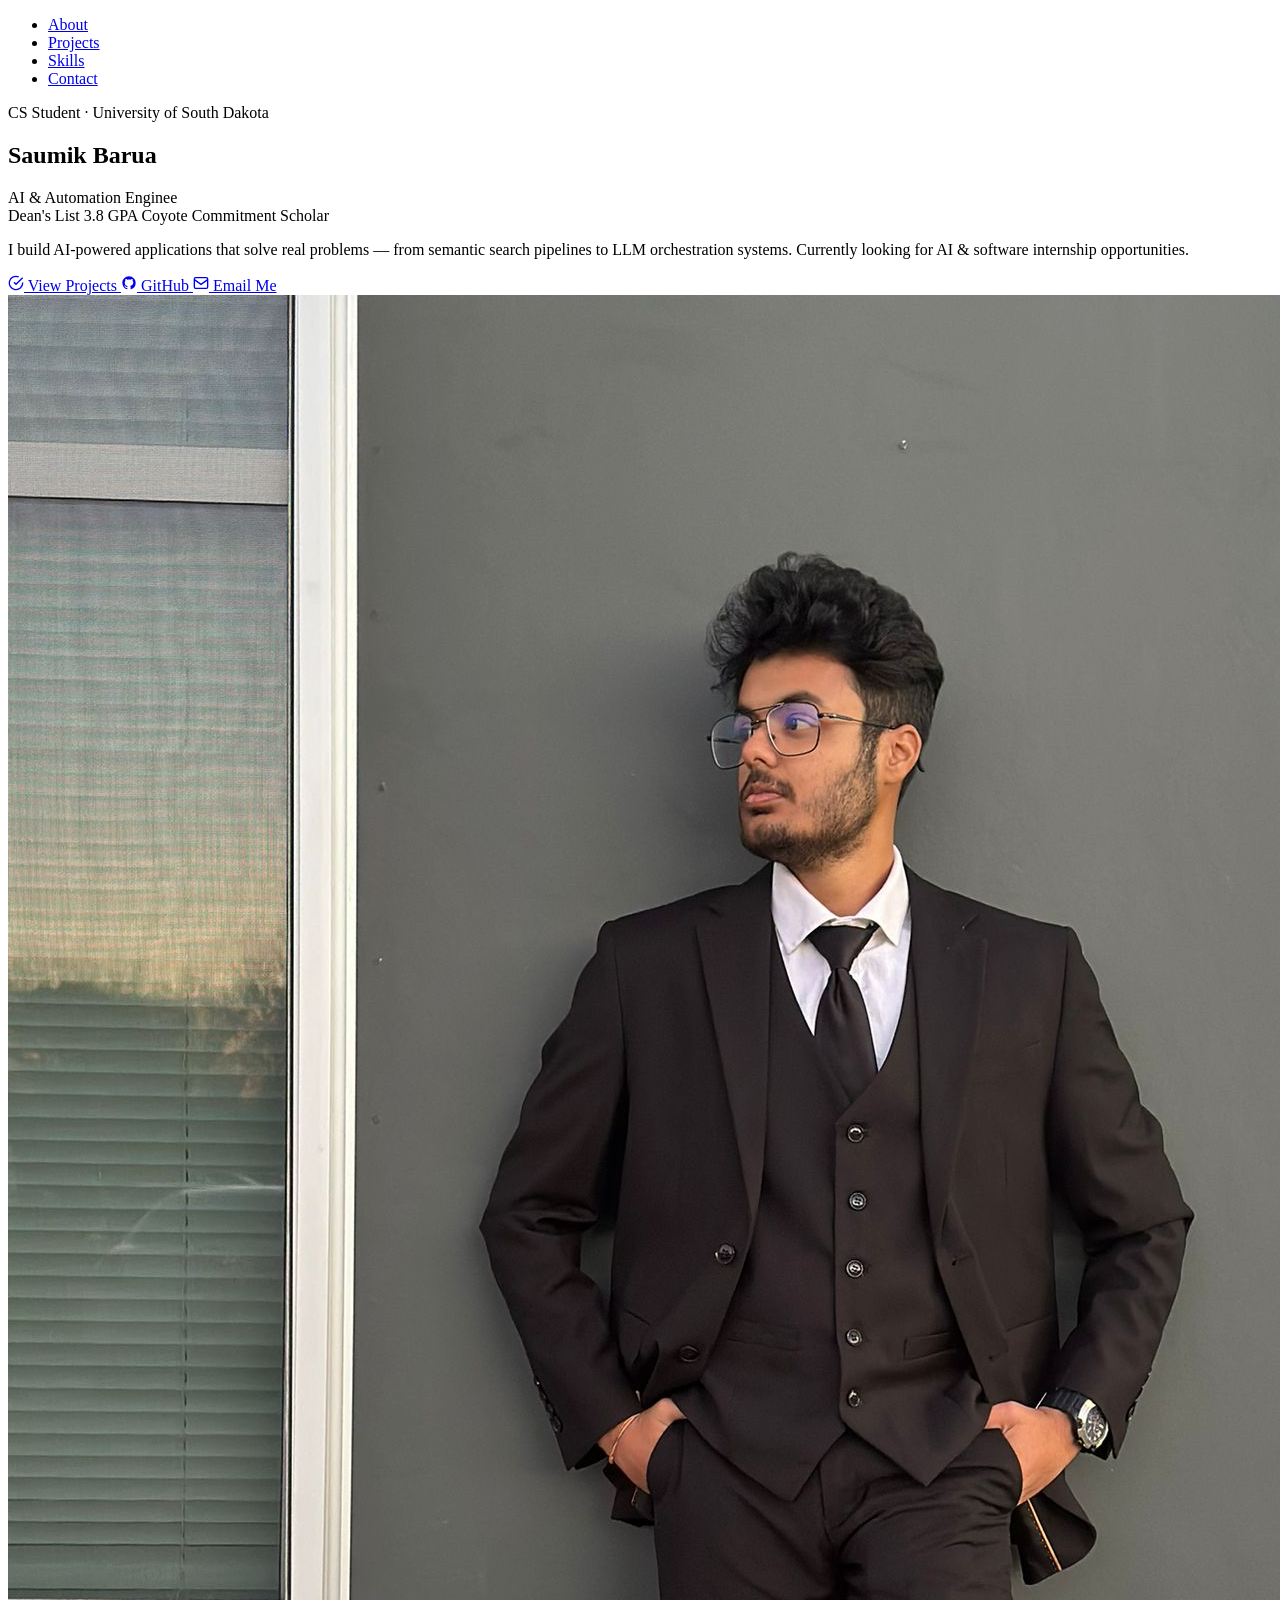
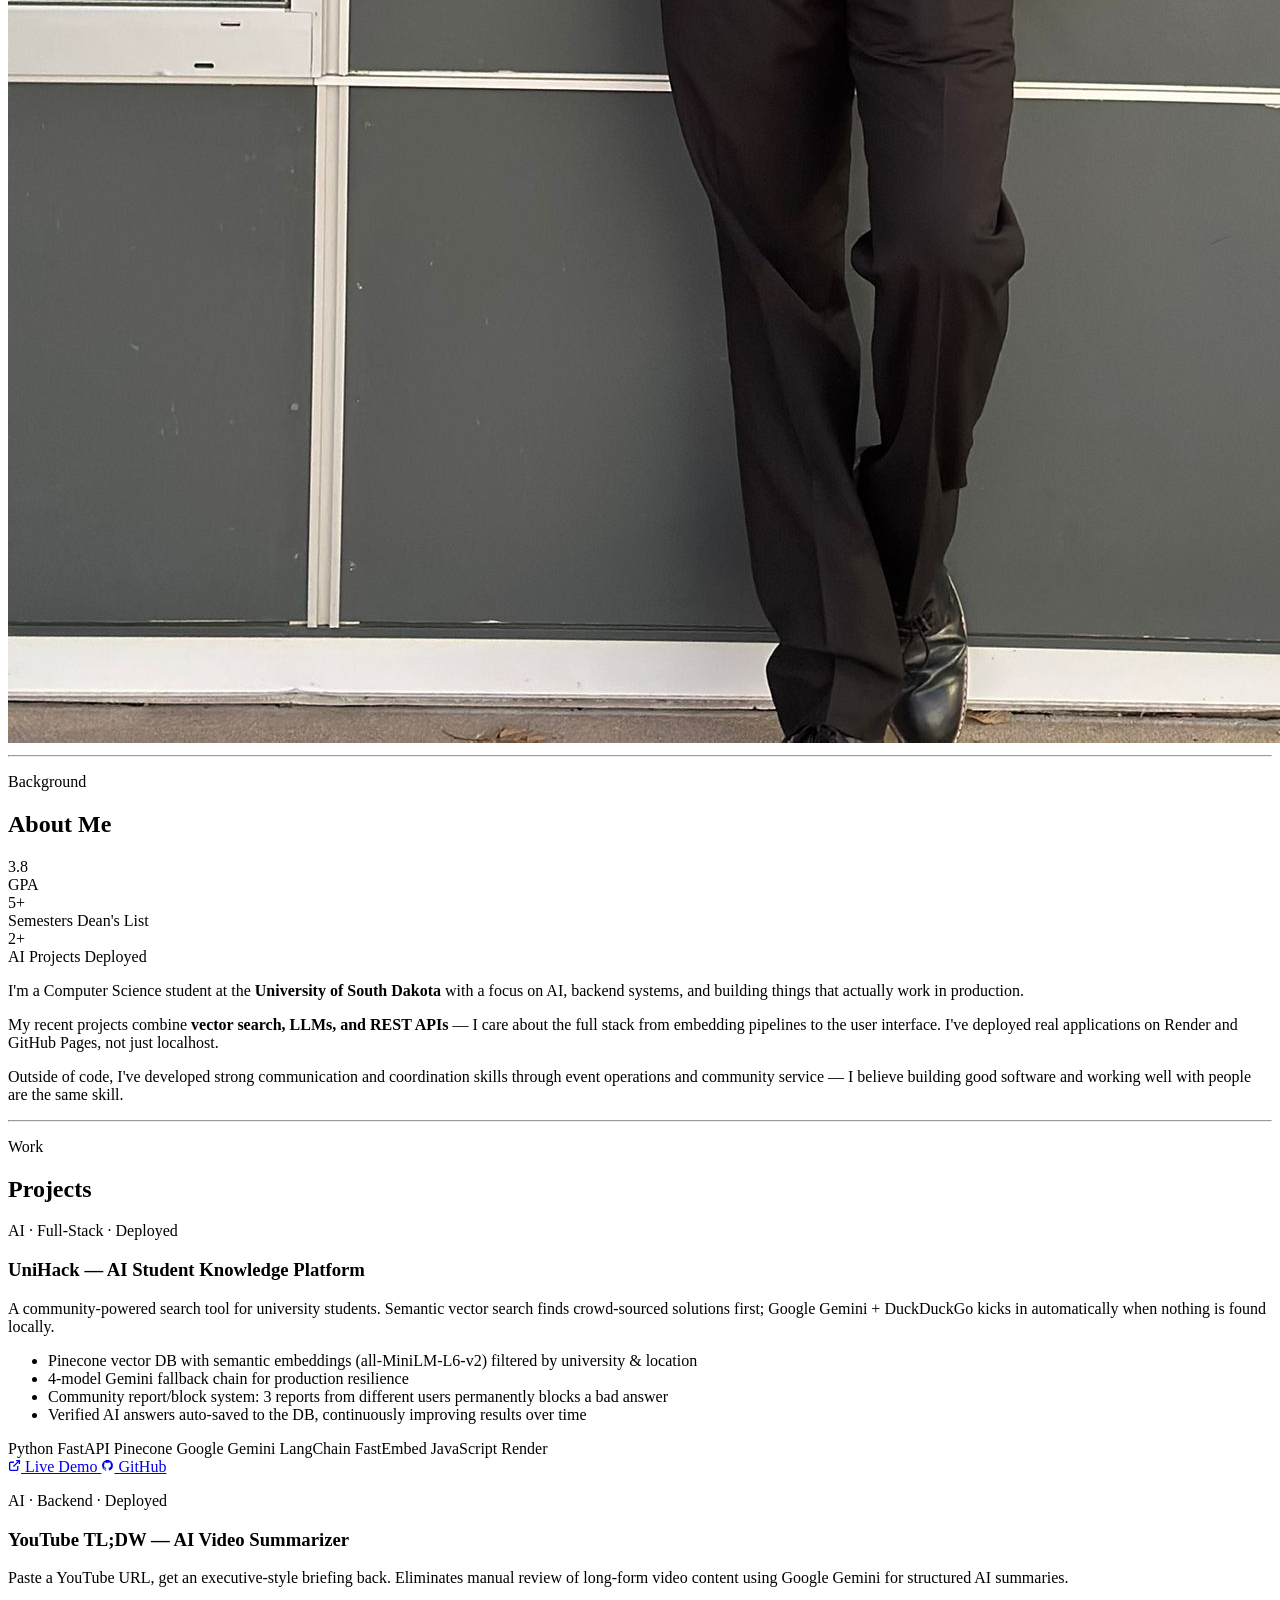
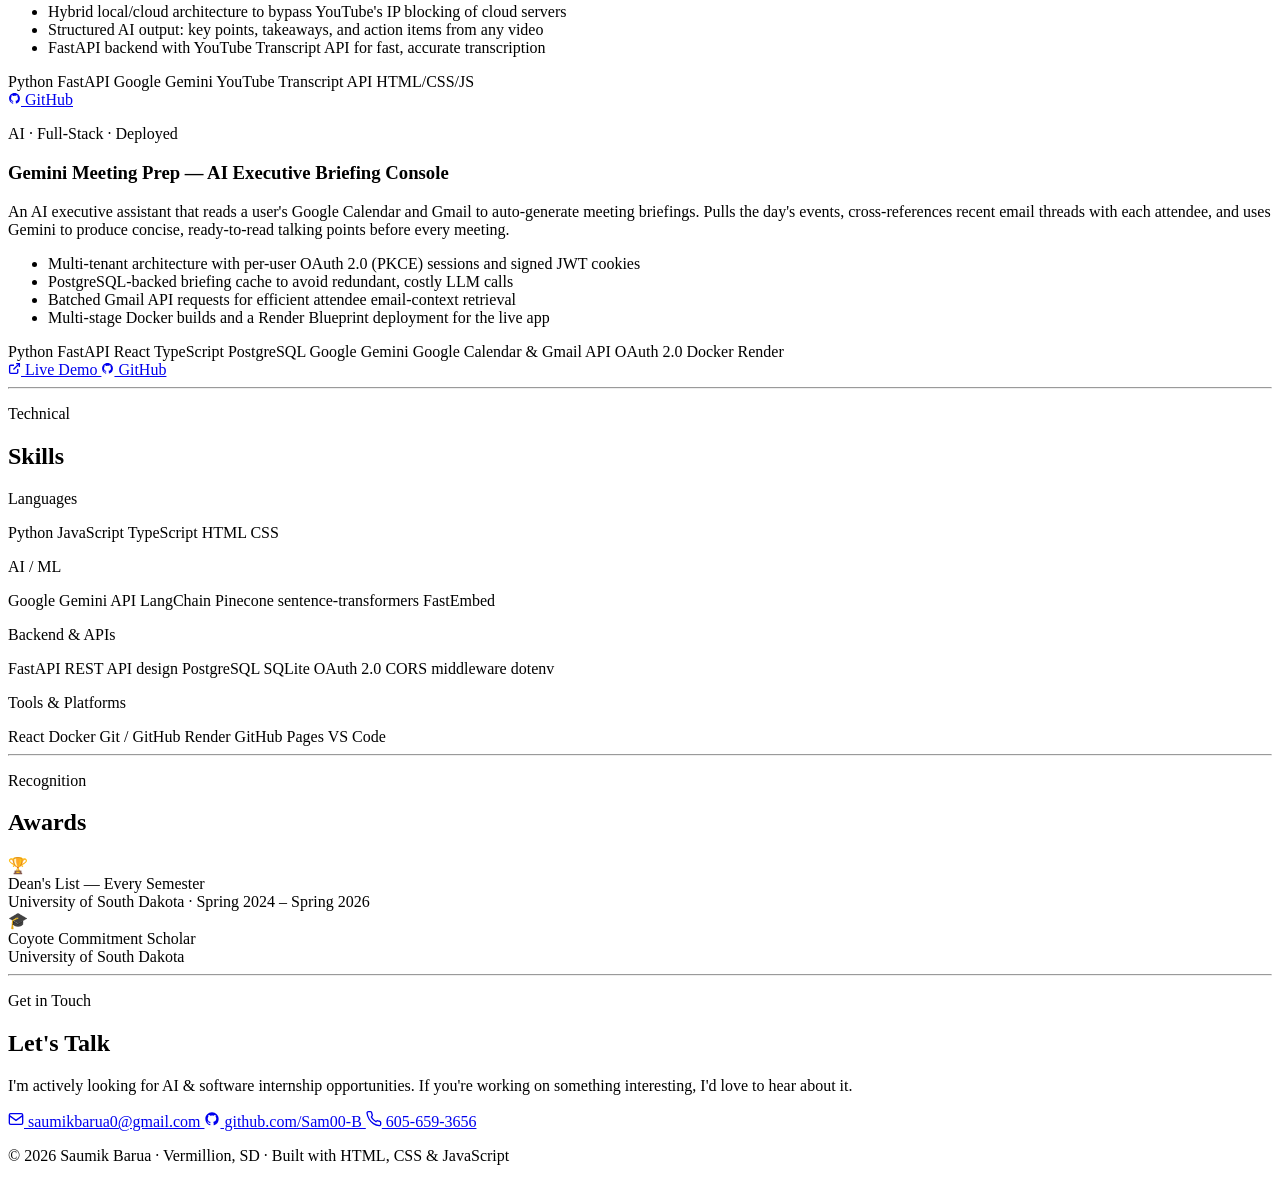
==== commit fe4f4cc4: "Update stylesheet link to use './style.css'" ====
--- a/index.html
+++ b/index.html
@@ -8,7 +8,7 @@
   <link rel="preconnect" href="https://fonts.googleapis.com" />
   <link rel="preconnect" href="https://fonts.gstatic.com" crossorigin />
   <link href="https://fonts.googleapis.com/css2?family=Space+Grotesk:wght@300;400;500;600;700&family=Inter:wght@300;400;500&display=swap" rel="stylesheet" />
-  <link rel="stylesheet" href="styles.css">
+  <link rel="stylesheet" href="./style.css">
 
 </head>
 <body>
@@ -343,4 +343,4 @@
 
 
 </body>
-</html>+</html>
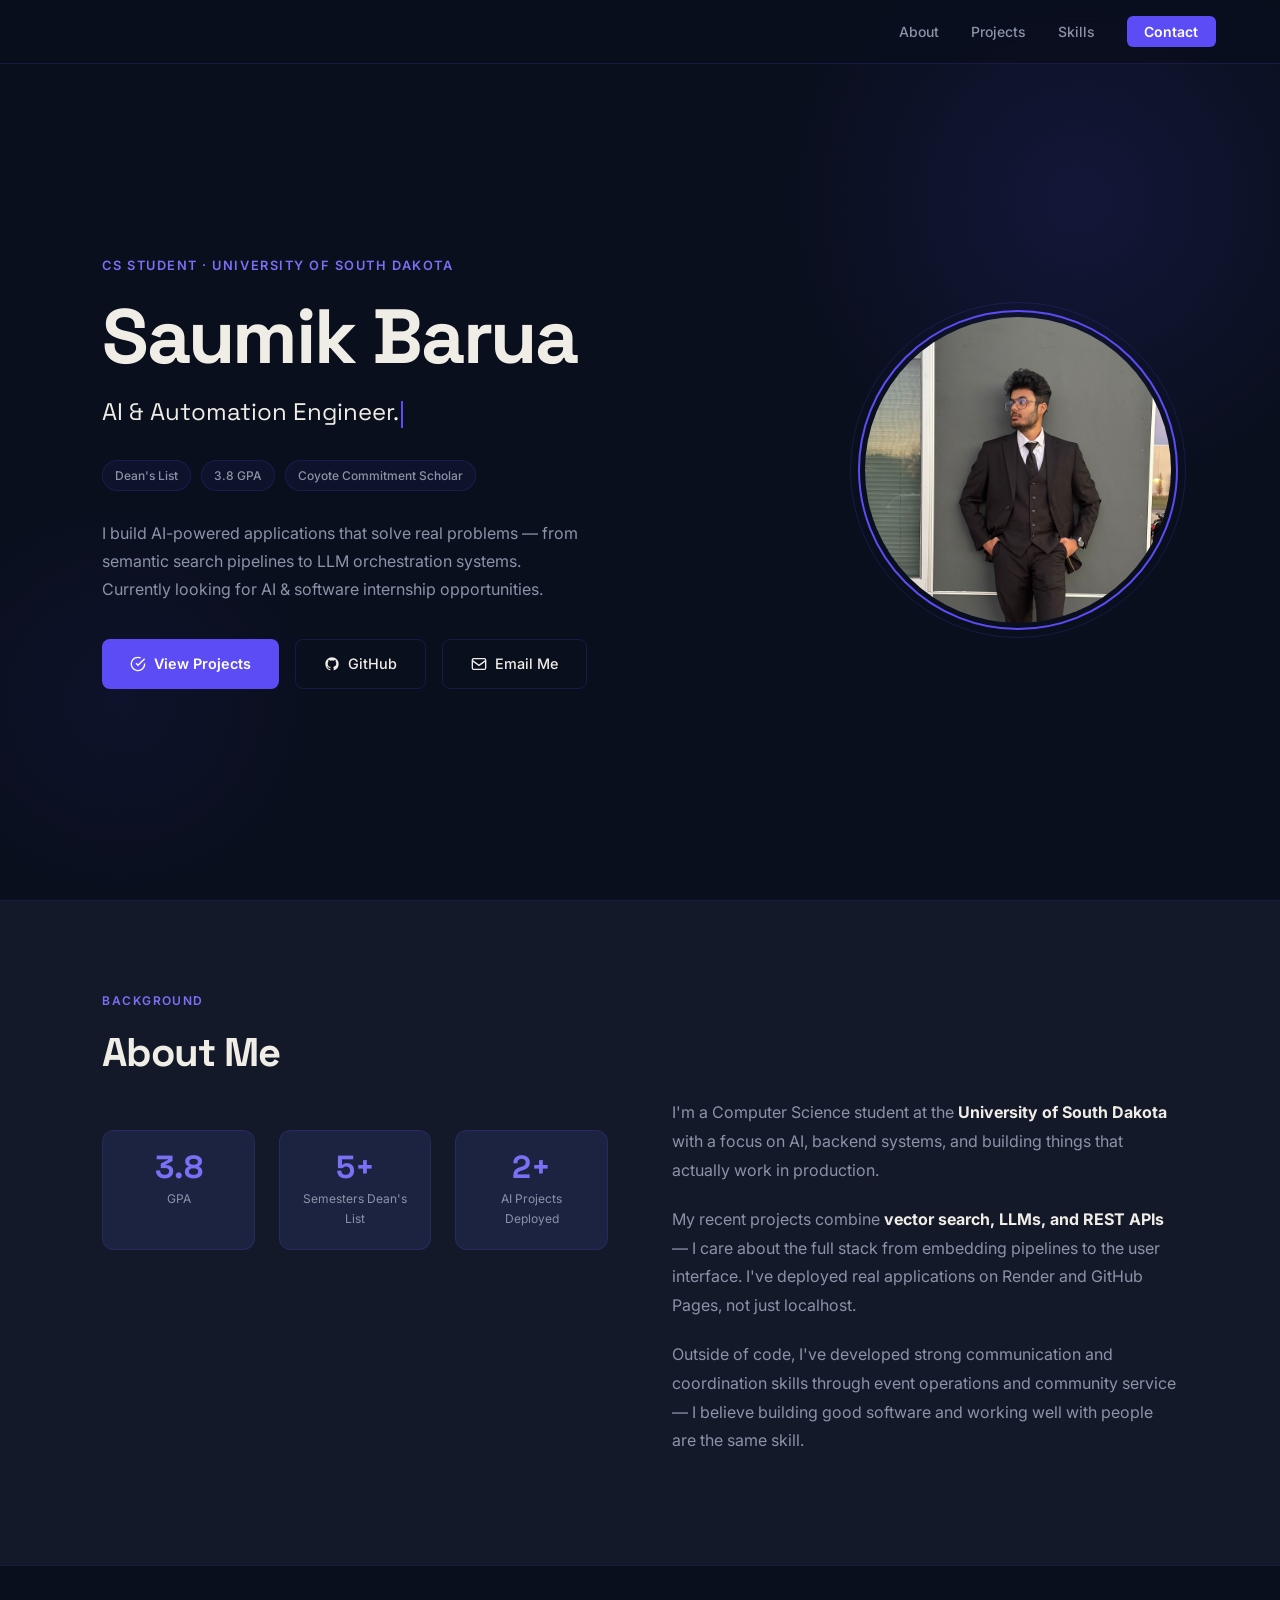
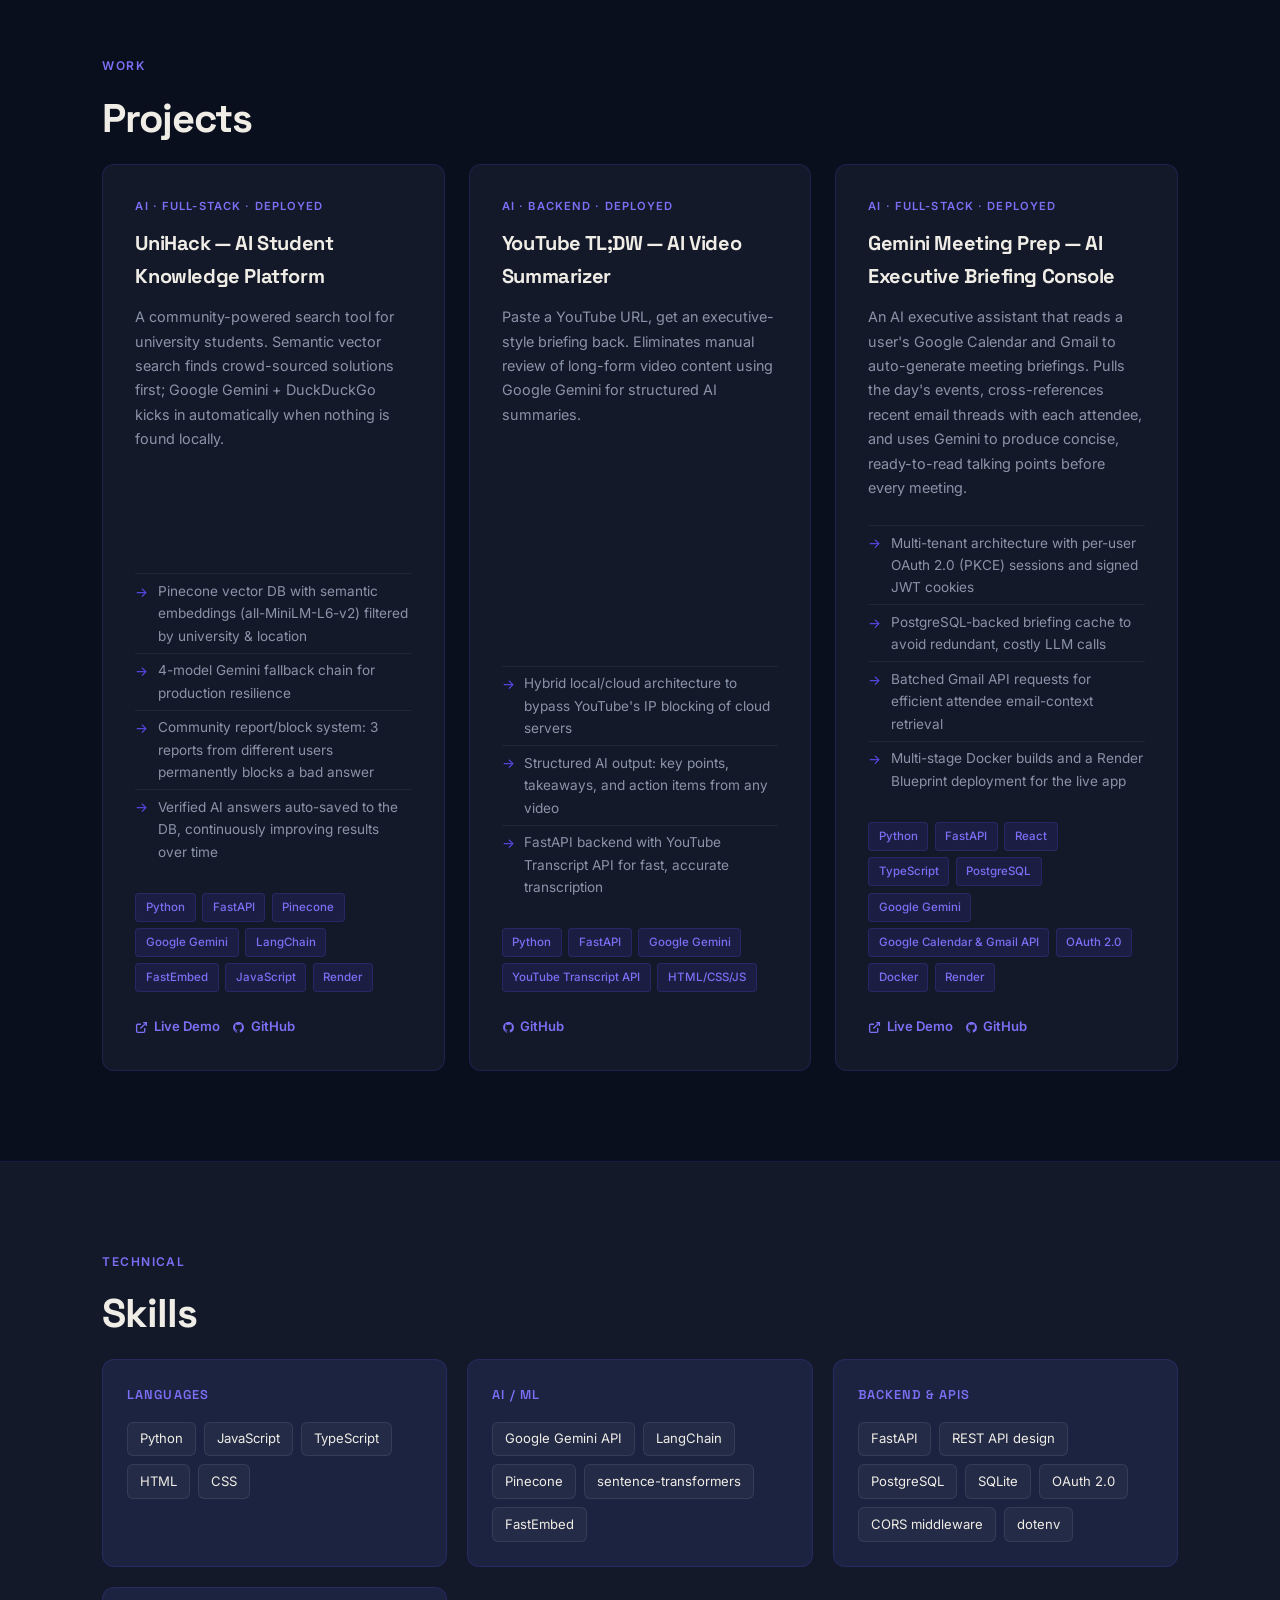
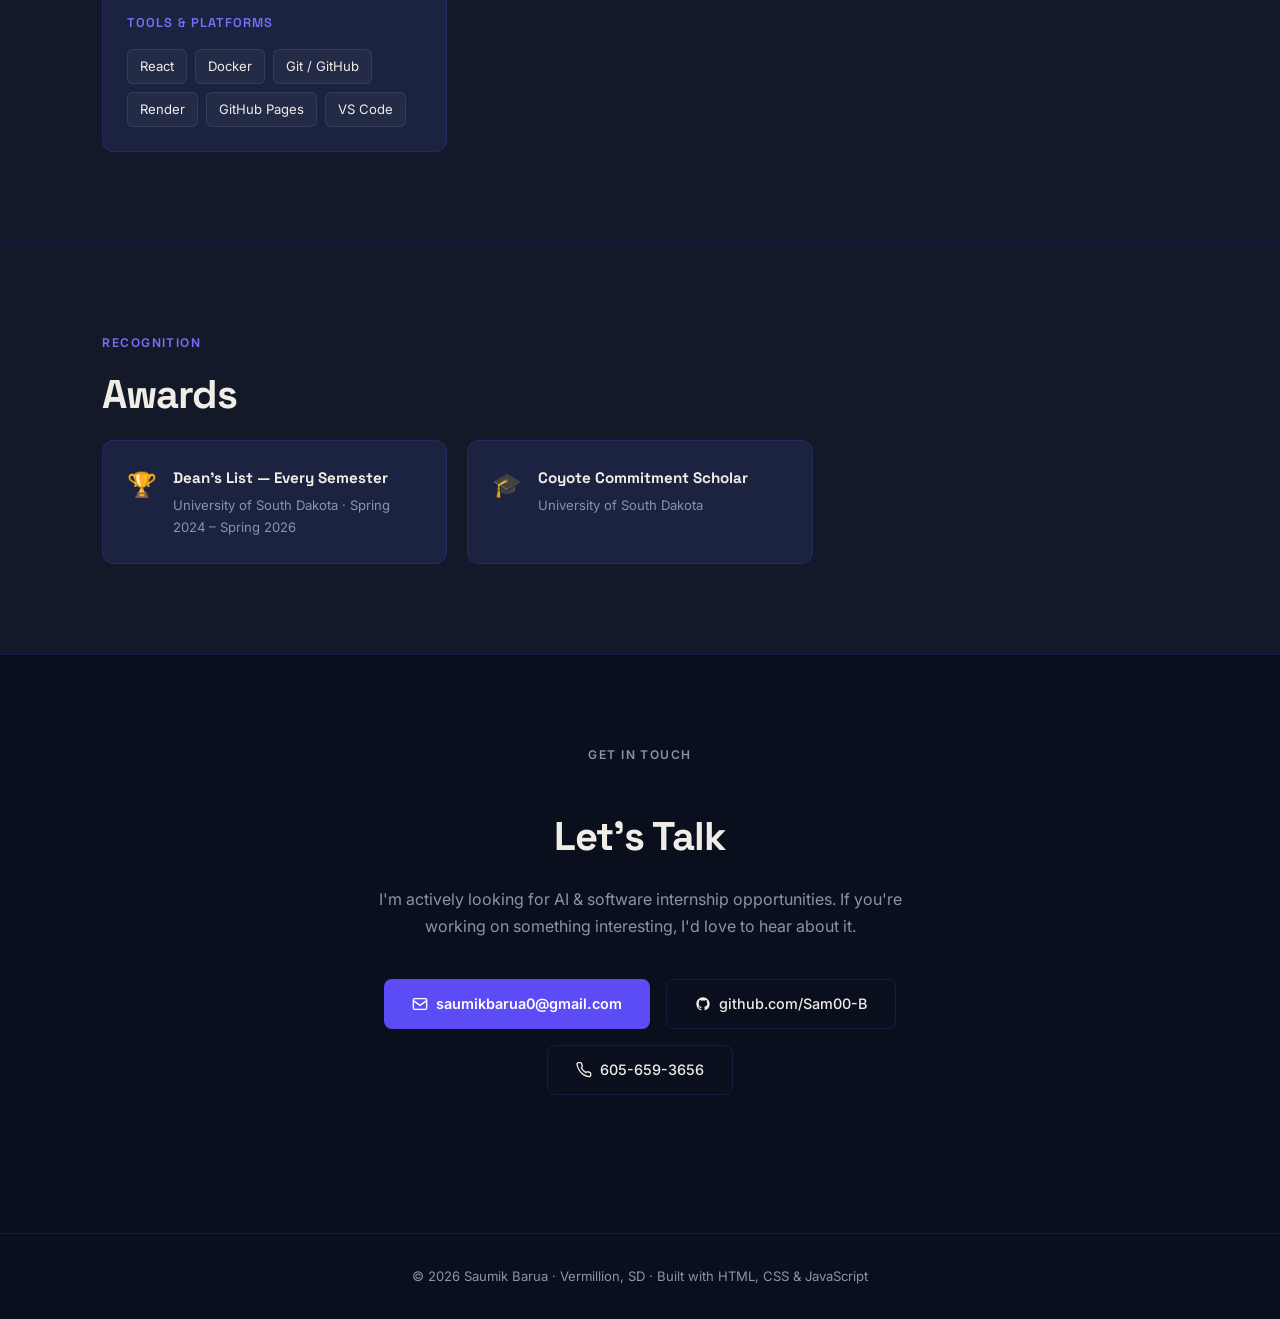
==== commit 2920f955: "Update stylesheet link from style.css to styles.css" ====
--- a/index.html
+++ b/index.html
@@ -8,7 +8,7 @@
   <link rel="preconnect" href="https://fonts.googleapis.com" />
   <link rel="preconnect" href="https://fonts.gstatic.com" crossorigin />
   <link href="https://fonts.googleapis.com/css2?family=Space+Grotesk:wght@300;400;500;600;700&family=Inter:wght@300;400;500&display=swap" rel="stylesheet" />
-  <link rel="stylesheet" href="./style.css">
+  <link rel="stylesheet" href="styles.css">
 
 </head>
 <body>
--- a/styles.css
+++ b/styles.css
@@ -0,0 +1,524 @@
+    /* ── Reset & Base ─────────────────────────────────── */
+    *, *::before, *::after { box-sizing: border-box; margin: 0; padding: 0; }
+
+    :root {
+      --bg:       #0A0F1E;
+      --bg-card:  #131929;
+      --bg-card2: #1C2340;
+      --accent:   #5B4CF5;
+      --accent2:  #7B6FF5;
+      --text:     #F0EDE6;
+      --muted:    #8B93A8;
+      --border:   rgba(91,76,245,0.18);
+      --radius:   12px;
+    }
+
+    html { scroll-behavior: smooth; }
+
+    body {
+      background: var(--bg);
+      color: var(--text);
+      font-family: 'Inter', sans-serif;
+      font-size: 16px;
+      line-height: 1.65;
+      -webkit-font-smoothing: antialiased;
+    }
+
+    /* ── Nav ──────────────────────────────────────────── */
+    nav {
+      position: fixed; top: 0; left: 0; right: 0; z-index: 100;
+      display: flex; align-items: center; justify-content: space-between;
+      padding: 0 clamp(1.5rem, 5vw, 4rem);
+      height: 64px;
+      background: rgba(10,15,30,0.85);
+      backdrop-filter: blur(14px);
+      border-bottom: 1px solid var(--border);
+    }
+
+    .nav-logo {
+      font-family: 'Space Grotesk', sans-serif;
+      font-weight: 700;
+      font-size: 1.1rem;
+      color: var(--text);
+      text-decoration: none;
+      letter-spacing: -0.02em;
+    }
+    .nav-logo span { color: var(--accent); }
+
+    .nav-links { display: flex; gap: 2rem; list-style: none; }
+    .nav-links a {
+      color: var(--muted);
+      text-decoration: none;
+      font-size: 0.875rem;
+      font-weight: 500;
+      transition: color 0.2s;
+    }
+    .nav-links a:hover { color: var(--text); }
+
+    .nav-cta {
+      background: var(--accent);
+      color: #fff !important;
+      padding: 0.45rem 1.1rem;
+      border-radius: 6px;
+      font-size: 0.875rem !important;
+      font-weight: 600 !important;
+      transition: background 0.2s !important;
+    }
+    .nav-cta:hover { background: var(--accent2) !important; color: #fff !important; }
+
+    /* ── Hero ─────────────────────────────────────────── */
+    #hero {
+      min-height: 100vh;
+      display: flex;
+      align-items: center;
+      padding: 100px clamp(1.5rem, 8vw, 7rem) 60px;
+      position: relative;
+      overflow: hidden;
+    }
+
+    .hero-glow {
+      position: absolute;
+      width: 600px; height: 600px;
+      border-radius: 50%;
+      background: radial-gradient(circle, rgba(91,76,245,0.12) 0%, transparent 70%);
+      top: -100px; right: -100px;
+      pointer-events: none;
+    }
+    .hero-glow2 {
+      position: absolute;
+      width: 400px; height: 400px;
+      border-radius: 50%;
+      background: radial-gradient(circle, rgba(91,76,245,0.06) 0%, transparent 70%);
+      bottom: 0; left: -80px;
+      pointer-events: none;
+    }
+
+    .hero-inner {
+      display: flex;
+      align-items: center;
+      gap: clamp(3rem, 6vw, 7rem);
+      width: 100%;
+      max-width: 1100px;
+      position: relative;
+      z-index: 1;
+    }
+
+    .hero-text { flex: 1; }
+
+    .hero-eyebrow {
+      display: inline-block;
+      font-size: 0.8rem;
+      font-weight: 600;
+      letter-spacing: 0.12em;
+      text-transform: uppercase;
+      color: var(--accent2);
+      margin-bottom: 1.25rem;
+    }
+
+    .hero-name {
+      font-family: 'Space Grotesk', sans-serif;
+      font-size: clamp(2.8rem, 6vw, 5rem);
+      font-weight: 700;
+      line-height: 1.05;
+      letter-spacing: -0.03em;
+      margin-bottom: 1rem;
+    }
+
+    .hero-terminal {
+      font-family: 'Space Grotesk', sans-serif;
+      font-size: clamp(1.1rem, 2.5vw, 1.5rem);
+      font-weight: 400;
+      color: var(--muted);
+      margin-bottom: 1.75rem;
+      min-height: 2rem;
+    }
+    .hero-terminal .typed { color: var(--text); }
+    .cursor {
+      display: inline-block;
+      width: 2px; height: 1.1em;
+      background: var(--accent);
+      vertical-align: middle;
+      margin-left: 2px;
+      animation: blink 0.9s step-end infinite;
+    }
+    @keyframes blink { 50% { opacity: 0; } }
+
+    .hero-bio {
+      color: var(--muted);
+      font-size: 1rem;
+      max-width: 480px;
+      margin-bottom: 2.25rem;
+      line-height: 1.75;
+    }
+
+    .hero-actions { display: flex; gap: 1rem; flex-wrap: wrap; }
+
+    .btn-primary {
+      background: var(--accent);
+      color: #fff;
+      padding: 0.75rem 1.75rem;
+      border-radius: 8px;
+      text-decoration: none;
+      font-weight: 600;
+      font-size: 0.9rem;
+      transition: background 0.2s, transform 0.15s;
+      display: inline-flex; align-items: center; gap: 0.5rem;
+    }
+    .btn-primary:hover { background: var(--accent2); transform: translateY(-1px); }
+
+    .btn-ghost {
+      background: transparent;
+      color: var(--text);
+      padding: 0.75rem 1.75rem;
+      border-radius: 8px;
+      text-decoration: none;
+      font-weight: 500;
+      font-size: 0.9rem;
+      border: 1px solid var(--border);
+      transition: border-color 0.2s, transform 0.15s;
+      display: inline-flex; align-items: center; gap: 0.5rem;
+    }
+    .btn-ghost:hover { border-color: var(--accent); transform: translateY(-1px); }
+
+    /* Photo */
+    .hero-photo-wrap {
+      flex-shrink: 0;
+      position: relative;
+    }
+    .hero-photo-ring {
+      width: clamp(220px, 26vw, 320px);
+      height: clamp(220px, 26vw, 320px);
+      border-radius: 50%;
+      border: 2px solid var(--accent);
+      padding: 5px;
+      position: relative;
+    }
+    .hero-photo-ring::before {
+      content: '';
+      position: absolute; inset: -10px;
+      border-radius: 50%;
+      border: 1px solid rgba(91,76,245,0.18);
+    }
+    .hero-photo-ring img {
+      width: 100%; height: 100%;
+      border-radius: 50%;
+      object-fit: cover;
+      object-position: center top;
+      display: block;
+    }
+
+    /* Badges */
+    .hero-badges {
+      display: flex; gap: 0.6rem; flex-wrap: wrap;
+      margin-bottom: 1.75rem;
+    }
+    .badge {
+      font-size: 0.75rem;
+      font-weight: 500;
+      padding: 0.3rem 0.75rem;
+      border-radius: 100px;
+      border: 1px solid var(--border);
+      color: var(--muted);
+      background: rgba(91,76,245,0.06);
+    }
+
+    /* ── Section base ─────────────────────────────────── */
+    section { padding: 90px clamp(1.5rem, 8vw, 7rem); }
+
+    .section-label {
+      font-size: 0.75rem;
+      font-weight: 600;
+      letter-spacing: 0.12em;
+      text-transform: uppercase;
+      color: var(--accent2);
+      margin-bottom: 0.6rem;
+    }
+
+    .section-title {
+      font-family: 'Space Grotesk', sans-serif;
+      font-size: clamp(1.8rem, 3.5vw, 2.5rem);
+      font-weight: 700;
+      letter-spacing: -0.025em;
+      margin-bottom: 0.75rem;
+    }
+
+    .section-sub {
+      color: var(--muted);
+      max-width: 520px;
+      margin-bottom: 3rem;
+    }
+
+    hr.divider {
+      border: none;
+      border-top: 1px solid var(--border);
+      margin: 0;
+    }
+
+    /* ── About ────────────────────────────────────────── */
+    #about { background: var(--bg-card); }
+    .about-grid {
+      display: grid;
+      grid-template-columns: 1fr 1fr;
+      gap: 4rem;
+      align-items: start;
+    }
+    .about-stat-row {
+      display: grid;
+      grid-template-columns: repeat(3, 1fr);
+      gap: 1.5rem;
+      margin-top: 2rem;
+    }
+    .stat-box {
+      background: var(--bg-card2);
+      border: 1px solid var(--border);
+      border-radius: var(--radius);
+      padding: 1.25rem;
+      text-align: center;
+    }
+    .stat-num {
+      font-family: 'Space Grotesk', sans-serif;
+      font-size: 2rem;
+      font-weight: 700;
+      color: var(--accent2);
+      line-height: 1;
+    }
+    .stat-label { font-size: 0.75rem; color: var(--muted); margin-top: 0.35rem; }
+
+    .about-right p {
+      color: var(--muted);
+      margin-bottom: 1.25rem;
+      line-height: 1.8;
+    }
+    .about-right p strong { color: var(--text); }
+
+    /* ── Projects ─────────────────────────────────────── */
+    #projects { background: var(--bg); }
+    .projects-grid {
+      display: grid;
+      grid-template-columns: repeat(auto-fill, minmax(340px, 1fr));
+      gap: 1.5rem;
+    }
+
+    .project-card {
+      background: var(--bg-card);
+      border: 1px solid var(--border);
+      border-radius: var(--radius);
+      padding: 2rem;
+      transition: border-color 0.25s, transform 0.2s;
+      display: flex; flex-direction: column;
+    }
+    .project-card:hover { border-color: var(--accent); transform: translateY(-3px); }
+
+    .project-tag {
+      font-size: 0.7rem;
+      font-weight: 600;
+      text-transform: uppercase;
+      letter-spacing: 0.1em;
+      color: var(--accent2);
+      margin-bottom: 0.75rem;
+    }
+
+    .project-title {
+      font-family: 'Space Grotesk', sans-serif;
+      font-size: 1.25rem;
+      font-weight: 700;
+      margin-bottom: 0.75rem;
+      letter-spacing: -0.02em;
+    }
+
+    .project-desc {
+      color: var(--muted);
+      font-size: 0.9rem;
+      line-height: 1.7;
+      flex: 1;
+      margin-bottom: 1.5rem;
+    }
+
+    .project-highlights {
+      list-style: none;
+      margin-bottom: 1.5rem;
+    }
+    .project-highlights li {
+      font-size: 0.85rem;
+      color: var(--muted);
+      padding: 0.35rem 0;
+      border-top: 1px solid rgba(255,255,255,0.05);
+      display: flex; align-items: flex-start; gap: 0.6rem;
+    }
+    .project-highlights li::before {
+      content: '→';
+      color: var(--accent);
+      flex-shrink: 0;
+      margin-top: 0.05em;
+    }
+
+    .project-stack {
+      display: flex; flex-wrap: wrap; gap: 0.4rem;
+      margin-bottom: 1.5rem;
+    }
+    .stack-tag {
+      font-size: 0.72rem;
+      font-weight: 500;
+      padding: 0.25rem 0.6rem;
+      border-radius: 4px;
+      background: rgba(91,76,245,0.12);
+      color: var(--accent2);
+      border: 1px solid rgba(91,76,245,0.2);
+    }
+
+    .project-links { display: flex; gap: 0.75rem; }
+    .project-link {
+      font-size: 0.82rem;
+      font-weight: 600;
+      color: var(--accent2);
+      text-decoration: none;
+      display: inline-flex; align-items: center; gap: 0.35rem;
+      transition: color 0.2s;
+    }
+    .project-link:hover { color: var(--text); }
+
+    /* ── Skills ───────────────────────────────────────── */
+    #skills { background: var(--bg-card); }
+    .skills-grid {
+      display: grid;
+      grid-template-columns: repeat(auto-fill, minmax(260px, 1fr));
+      gap: 1.25rem;
+    }
+
+    .skill-group {
+      background: var(--bg-card2);
+      border: 1px solid var(--border);
+      border-radius: var(--radius);
+      padding: 1.5rem;
+    }
+    .skill-group-title {
+      font-family: 'Space Grotesk', sans-serif;
+      font-size: 0.8rem;
+      font-weight: 600;
+      letter-spacing: 0.08em;
+      text-transform: uppercase;
+      color: var(--accent2);
+      margin-bottom: 1rem;
+    }
+    .skill-pills { display: flex; flex-wrap: wrap; gap: 0.5rem; }
+    .skill-pill {
+      font-size: 0.82rem;
+      padding: 0.35rem 0.75rem;
+      border-radius: 6px;
+      background: rgba(255,255,255,0.04);
+      border: 1px solid rgba(255,255,255,0.08);
+      color: var(--text);
+    }
+
+    /* ── Experience ───────────────────────────────────── */
+    #experience { background: var(--bg); }
+    .exp-list { display: flex; flex-direction: column; gap: 1px; }
+    .exp-item {
+      background: var(--bg-card);
+      border: 1px solid var(--border);
+      border-radius: var(--radius);
+      padding: 1.75rem 2rem;
+      display: grid;
+      grid-template-columns: 1fr auto;
+      gap: 0.5rem 1.5rem;
+      align-items: start;
+      margin-bottom: 1rem;
+      transition: border-color 0.2s;
+    }
+    .exp-item:hover { border-color: rgba(91,76,245,0.35); }
+    .exp-role {
+      font-family: 'Space Grotesk', sans-serif;
+      font-weight: 700;
+      font-size: 1.05rem;
+      letter-spacing: -0.015em;
+      margin-bottom: 0.2rem;
+    }
+    .exp-org { color: var(--muted); font-size: 0.88rem; }
+    .exp-date {
+      font-size: 0.78rem;
+      color: var(--accent2);
+      font-weight: 600;
+      text-align: right;
+      white-space: nowrap;
+    }
+    .exp-desc {
+      color: var(--muted);
+      font-size: 0.88rem;
+      line-height: 1.65;
+      grid-column: 1 / -1;
+      margin-top: 0.5rem;
+    }
+
+    /* ── Awards ───────────────────────────────────────── */
+    #awards { background: var(--bg-card); }
+    .awards-grid {
+      display: grid;
+      grid-template-columns: repeat(auto-fill, minmax(280px, 1fr));
+      gap: 1.25rem;
+    }
+    .award-card {
+      background: var(--bg-card2);
+      border: 1px solid var(--border);
+      border-radius: var(--radius);
+      padding: 1.5rem;
+      display: flex; gap: 1rem; align-items: flex-start;
+    }
+    .award-icon {
+      font-size: 1.5rem;
+      flex-shrink: 0;
+    }
+    .award-title {
+      font-family: 'Space Grotesk', sans-serif;
+      font-weight: 700;
+      font-size: 0.95rem;
+      margin-bottom: 0.3rem;
+    }
+    .award-sub { color: var(--muted); font-size: 0.82rem; }
+
+    /* ── Contact ──────────────────────────────────────── */
+    #contact {
+      background: var(--bg);
+      text-align: center;
+    }
+    .contact-inner { max-width: 560px; margin: 0 auto; }
+    .contact-inner .section-title { margin-bottom: 1rem; }
+    .contact-inner p { color: var(--muted); margin-bottom: 2.5rem; }
+
+    .contact-links {
+      display: flex; justify-content: center; gap: 1rem; flex-wrap: wrap;
+      margin-bottom: 3rem;
+    }
+
+    /* ── Footer ───────────────────────────────────────── */
+    footer {
+      text-align: center;
+      padding: 2rem;
+      border-top: 1px solid var(--border);
+      color: var(--muted);
+      font-size: 0.82rem;
+    }
+
+    /* ── Reveal animation ─────────────────────────────── */
+    .reveal {
+      opacity: 0;
+      transform: translateY(24px);
+      transition: opacity 0.55s ease, transform 0.55s ease;
+    }
+    .reveal.visible { opacity: 1; transform: none; }
+
+    /* ── Responsive ───────────────────────────────────── */
+    @media (max-width: 768px) {
+      .hero-inner { flex-direction: column-reverse; gap: 2rem; }
+      .hero-photo-ring { width: 180px; height: 180px; }
+      .about-grid { grid-template-columns: 1fr; gap: 2rem; }
+      .about-stat-row { grid-template-columns: repeat(3,1fr); }
+      .nav-links { display: none; }
+      .exp-item { grid-template-columns: 1fr; }
+      .exp-date { text-align: left; }
+    }
+
+    @media (prefers-reduced-motion: reduce) {
+      .reveal { opacity: 1; transform: none; transition: none; }
+      .cursor { animation: none; }
+    }
+  
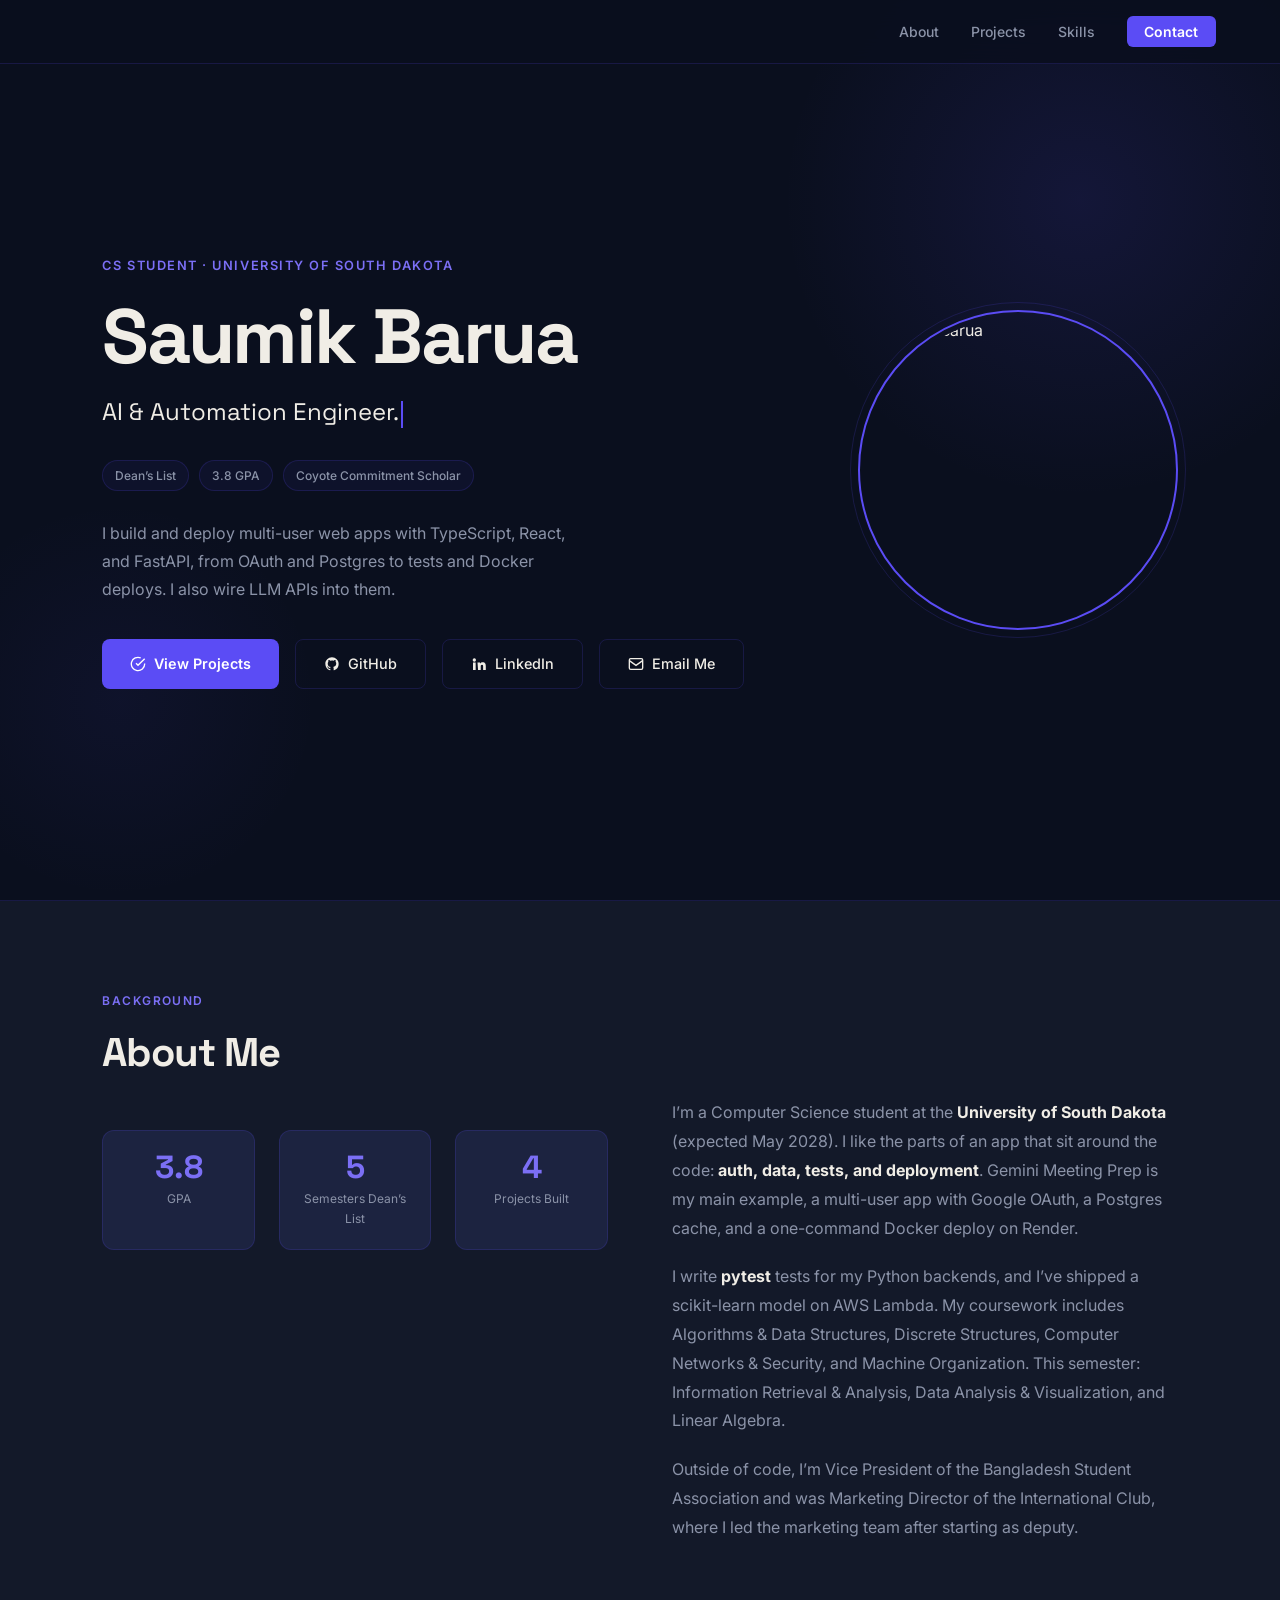
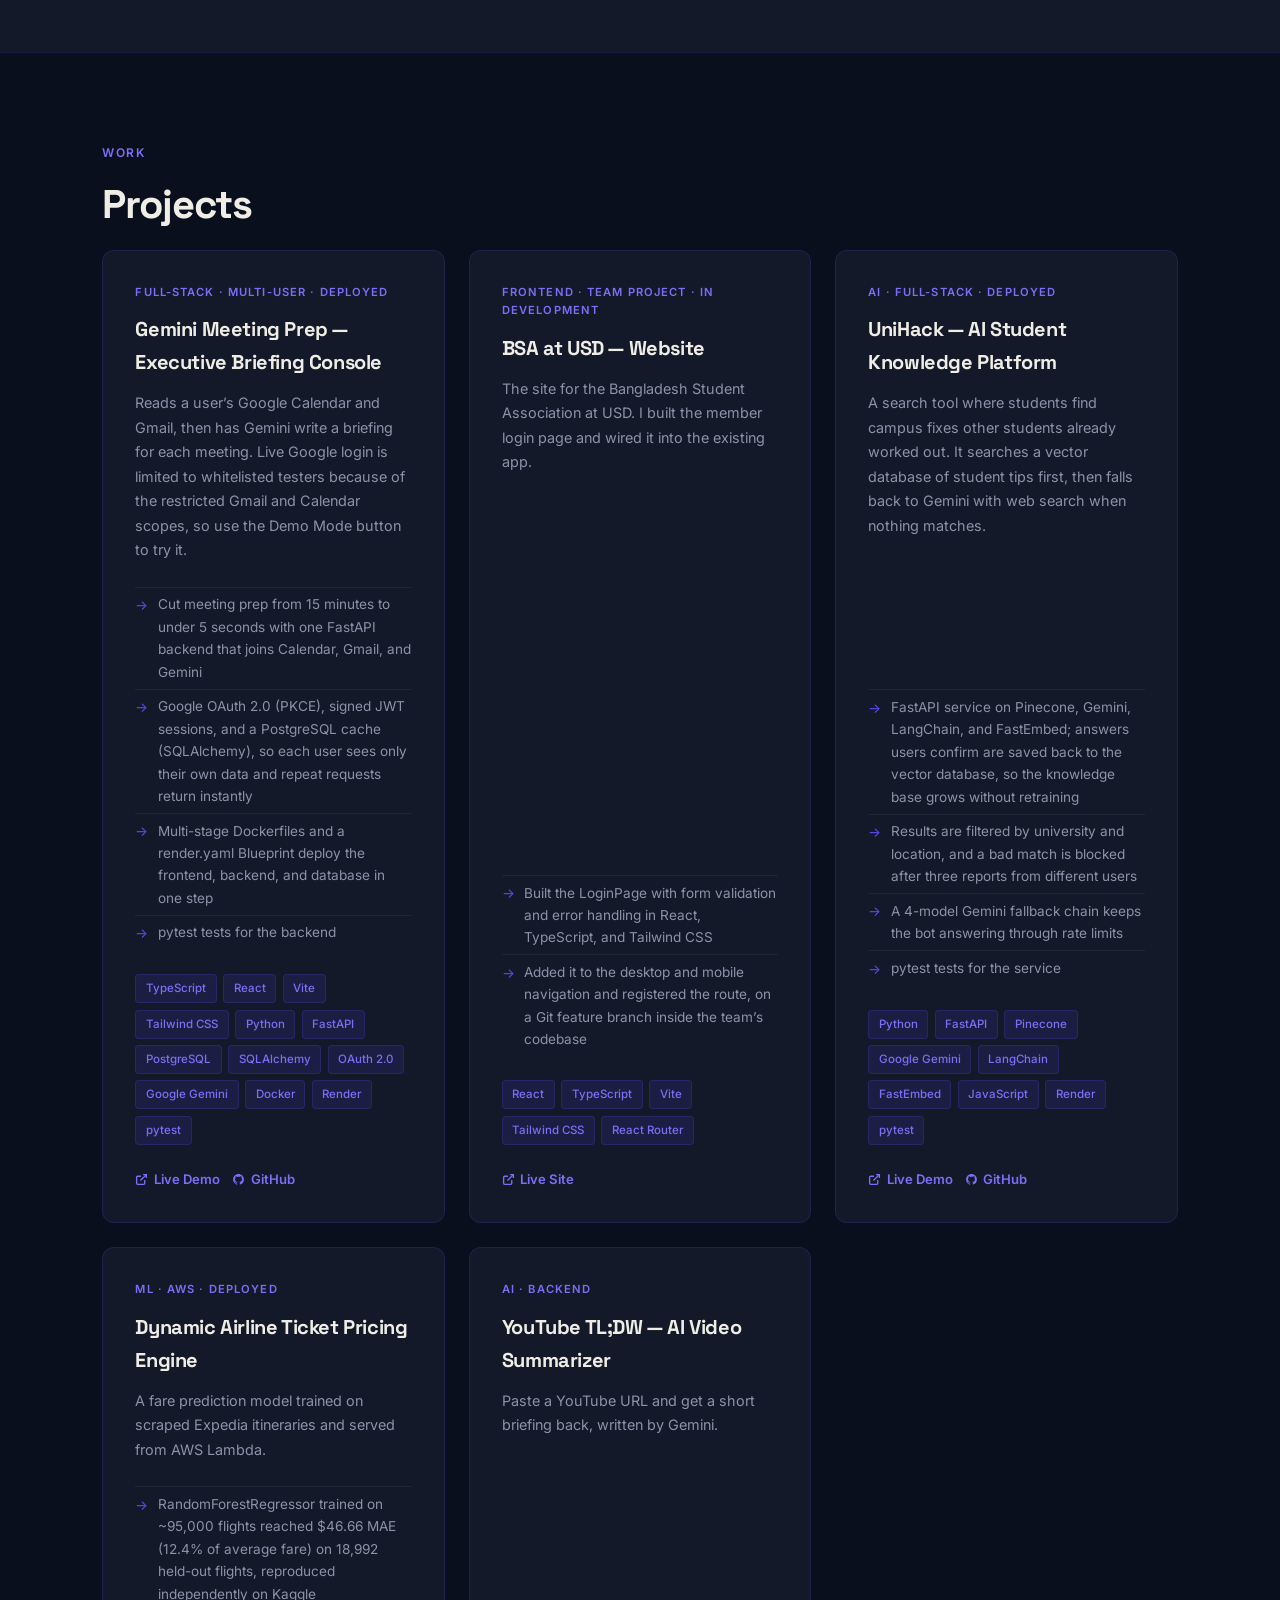
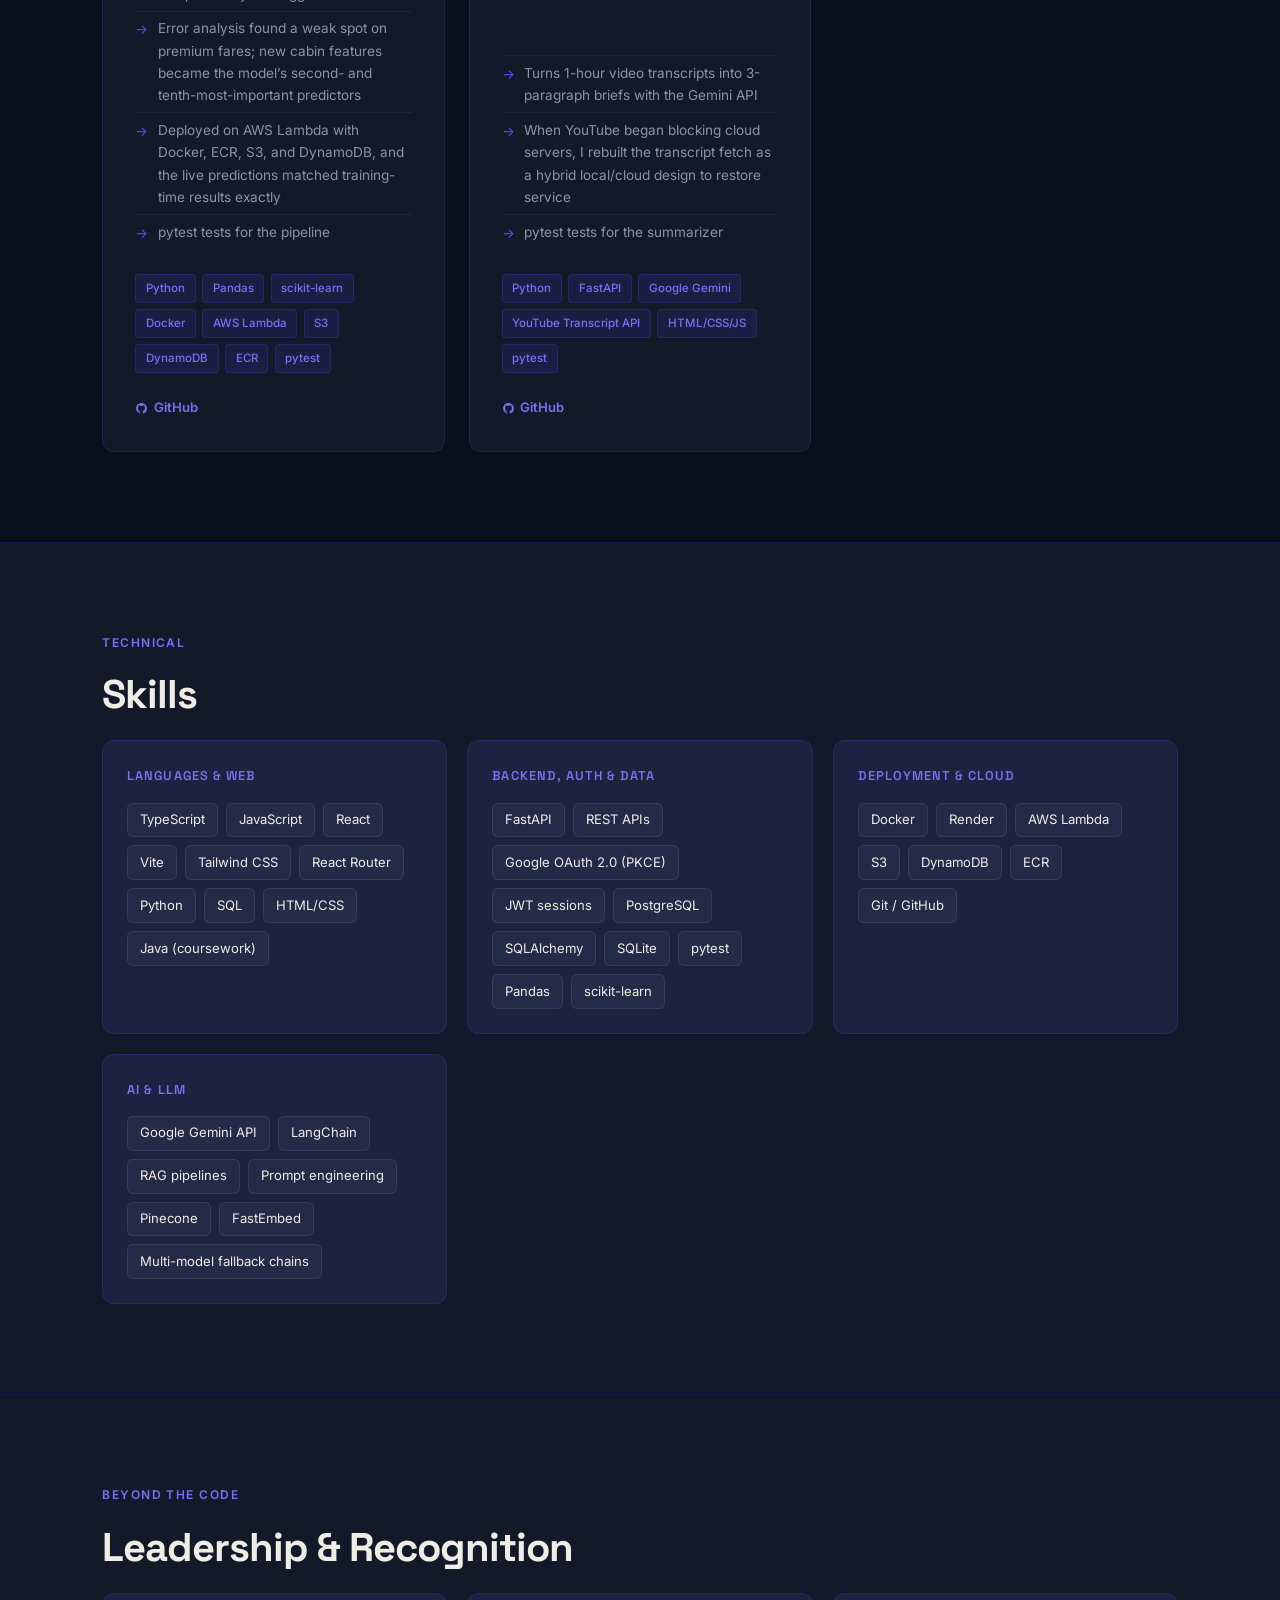
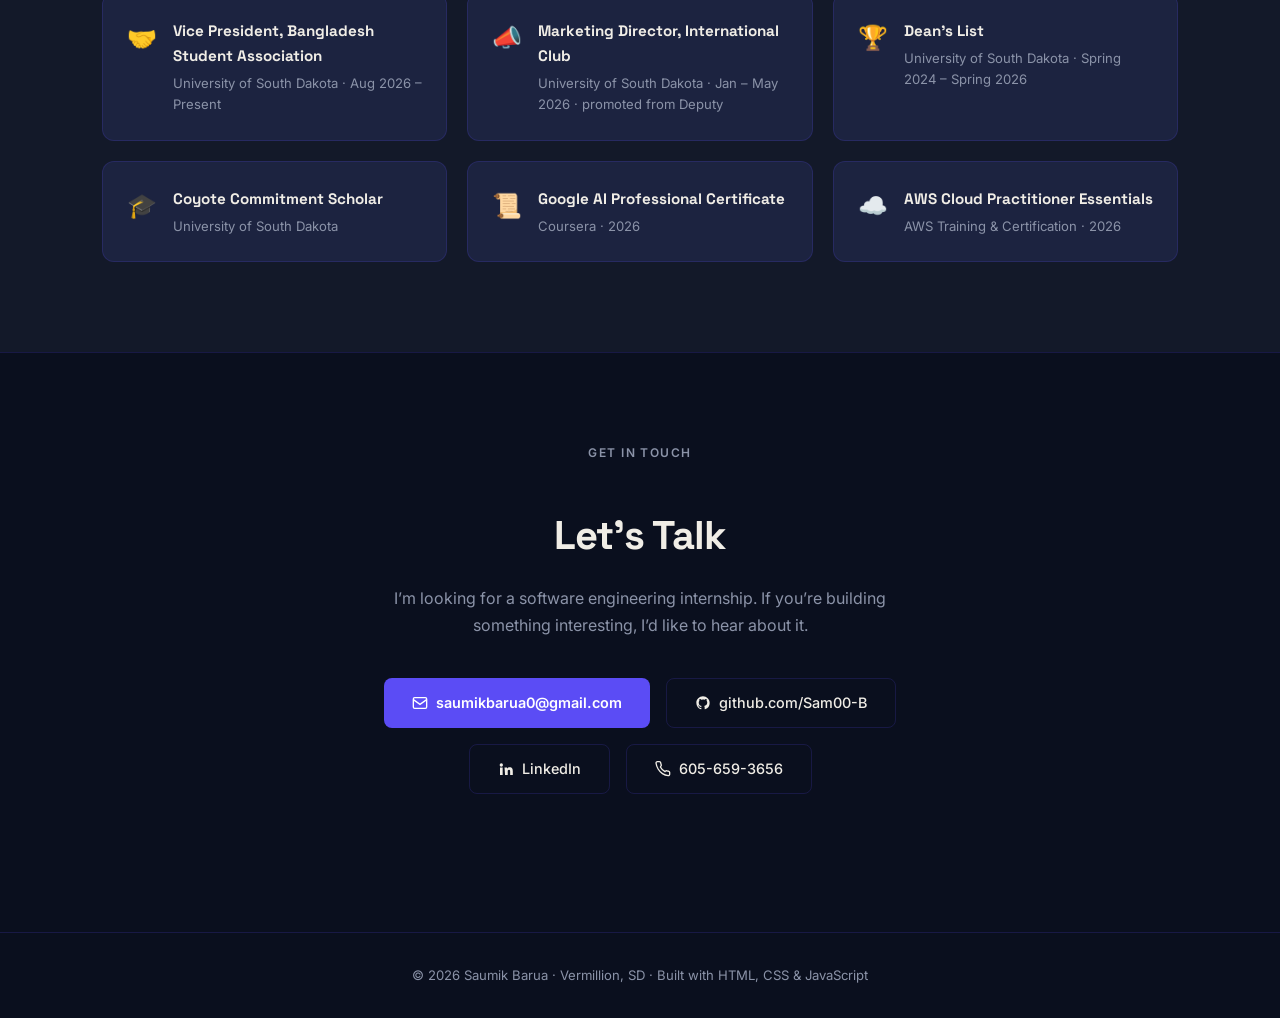
==== commit e79af5f9: "Update index.html" ====
--- a/index.html
+++ b/index.html
@@ -3,17 +3,24 @@
 <head>
   <meta charset="UTF-8" />
   <meta name="viewport" content="width=device-width, initial-scale=1.0" />
-  <meta name="description" content="Saumik Barua — CS student at University of South Dakota building AI-powered applications with FastAPI, Pinecone, and Google Gemini." />
-  <title>Saumik Barua — AI & Software Portfolio</title>
+  <meta name="description" content="Saumik Barua: CS student at the University of South Dakota building multi-user web apps with TypeScript, React, FastAPI, and LLM APIs." />
+  <title>Saumik Barua — Full-Stack Developer Portfolio</title>
   <link rel="preconnect" href="https://fonts.googleapis.com" />
   <link rel="preconnect" href="https://fonts.gstatic.com" crossorigin />
   <link href="https://fonts.googleapis.com/css2?family=Space+Grotesk:wght@300;400;500;600;700&family=Inter:wght@300;400;500&display=swap" rel="stylesheet" />
-  <link rel="stylesheet" href="styles.css">
-
+  <link rel="stylesheet" href="./styles.css">
 </head>
 <body>
 
-<!-- ── Nav ── -->
+<!-- Shared icons -->
+<svg width="0" height="0" style="position:absolute" aria-hidden="true">
+  <symbol id="i-gh" viewBox="0 0 24 24"><path fill="currentColor" d="M12 2C6.48 2 2 6.48 2 12c0 4.42 2.87 8.17 6.84 9.49.5.09.66-.22.66-.48v-1.7c-2.78.6-3.37-1.34-3.37-1.34-.45-1.16-1.11-1.47-1.11-1.47-.91-.62.07-.6.07-.6 1 .07 1.53 1.03 1.53 1.03.89 1.52 2.34 1.08 2.91.83.09-.65.35-1.08.63-1.33-2.22-.25-4.55-1.11-4.55-4.94 0-1.09.39-1.98 1.03-2.68-.1-.25-.45-1.27.1-2.64 0 0 .84-.27 2.75 1.02A9.56 9.56 0 0 1 12 6.8c.85 0 1.71.11 2.5.33 1.91-1.29 2.75-1.02 2.75-1.02.55 1.37.2 2.39.1 2.64.64.7 1.03 1.59 1.03 2.68 0 3.84-2.34 4.68-4.57 4.93.36.31.68.92.68 1.85v2.74c0 .27.16.58.67.48A10.01 10.01 0 0 0 22 12c0-5.52-4.48-10-10-10z"/></symbol>
+  <symbol id="i-ext" viewBox="0 0 24 24"><g fill="none" stroke="currentColor" stroke-width="2.5"><path d="M18 13v6a2 2 0 0 1-2 2H5a2 2 0 0 1-2-2V8a2 2 0 0 1 2-2h6"/><polyline points="15 3 21 3 21 9"/><line x1="10" y1="14" x2="21" y2="3"/></g></symbol>
+  <symbol id="i-mail" viewBox="0 0 24 24"><g fill="none" stroke="currentColor" stroke-width="2"><rect x="2" y="4" width="20" height="16" rx="2"/><path d="m22,7-10,7L2,7"/></g></symbol>
+  <symbol id="i-in" viewBox="0 0 24 24"><path fill="currentColor" d="M4.98 3.5a2.5 2.5 0 1 1 0 5 2.5 2.5 0 0 1 0-5zM3 9.75h4V21H3zM9.75 9.75h3.83v1.54h.06c.53-1 1.84-2.06 3.78-2.06 4.04 0 4.78 2.66 4.78 6.12V21h-4v-5.02c0-1.2-.02-2.74-1.67-2.74-1.67 0-1.93 1.3-1.93 2.65V21h-4z"/></symbol>
+</svg>
+
+<!-- Nav -->
 <nav>
   <a class="nav-logo" href="#hero"></a>
   <ul class="nav-links">
@@ -24,7 +31,7 @@
   </ul>
 </nav>
 
-<!-- ── Hero ── -->
+<!-- Hero -->
 <section id="hero">
   <div class="hero-glow"></div>
   <div class="hero-glow2"></div>
@@ -36,31 +43,36 @@
         <span class="typed" id="typed-text"></span><span class="cursor"></span>
       </div>
       <div class="hero-badges">
-        <span class="badge">Dean's List</span>
+        <span class="badge">Dean’s List</span>
         <span class="badge">3.8 GPA</span>
         <span class="badge">Coyote Commitment Scholar</span>
       </div>
       <p class="hero-bio">
-        I build AI-powered applications that solve real problems — from semantic search pipelines to LLM orchestration systems. Currently looking for AI &amp; software internship opportunities.
+        I build and deploy multi-user web apps with TypeScript, React, and FastAPI, from OAuth and Postgres to tests and Docker deploys. I also wire LLM APIs into them.
       </p>
       <div class="hero-actions">
         <a href="#projects" class="btn-primary">
           <svg width="16" height="16" viewBox="0 0 24 24" fill="none" stroke="currentColor" stroke-width="2"><path d="M22 11.08V12a10 10 0 1 1-5.93-9.14"/><polyline points="22,4 12,14.01 9,11.01"/></svg>
           View Projects
         </a>
-        <a href="https://github.com/Sam00-B" target="_blank" class="btn-ghost">
-          <svg width="16" height="16" viewBox="0 0 24 24" fill="currentColor"><path d="M12 2C6.48 2 2 6.48 2 12c0 4.42 2.87 8.17 6.84 9.49.5.09.66-.22.66-.48v-1.7c-2.78.6-3.37-1.34-3.37-1.34-.45-1.16-1.11-1.47-1.11-1.47-.91-.62.07-.6.07-.6 1 .07 1.53 1.03 1.53 1.03.89 1.52 2.34 1.08 2.91.83.09-.65.35-1.08.63-1.33-2.22-.25-4.55-1.11-4.55-4.94 0-1.09.39-1.98 1.03-2.68-.1-.25-.45-1.27.1-2.64 0 0 .84-.27 2.75 1.02A9.56 9.56 0 0 1 12 6.8c.85 0 1.71.11 2.5.33 1.91-1.29 2.75-1.02 2.75-1.02.55 1.37.2 2.39.1 2.64.64.7 1.03 1.59 1.03 2.68 0 3.84-2.34 4.68-4.57 4.93.36.31.68.92.68 1.85v2.74c0 .27.16.58.67.48A10.01 10.01 0 0 0 22 12c0-5.52-4.48-10-10-10z"/></svg>
+        <a href="https://github.com/Sam00-B" target="_blank" rel="noopener" class="btn-ghost">
+          <svg width="16" height="16"><use href="#i-gh"/></svg>
           GitHub
         </a>
+        <a href="https://linkedin.com/in/saumik-barua-sam" target="_blank" rel="noopener" class="btn-ghost">
+          <svg width="16" height="16"><use href="#i-in"/></svg>
+          LinkedIn
+        </a>
         <a href="mailto:saumikbarua0@gmail.com" class="btn-ghost">
-          <svg width="16" height="16" viewBox="0 0 24 24" fill="none" stroke="currentColor" stroke-width="2"><rect x="2" y="4" width="20" height="16" rx="2"/><path d="m22,7-10,7L2,7"/></svg>
+          <svg width="16" height="16"><use href="#i-mail"/></svg>
           Email Me
         </a>
       </div>
     </div>
     <div class="hero-photo-wrap">
       <div class="hero-photo-ring">
-        <img src="[data-uri]